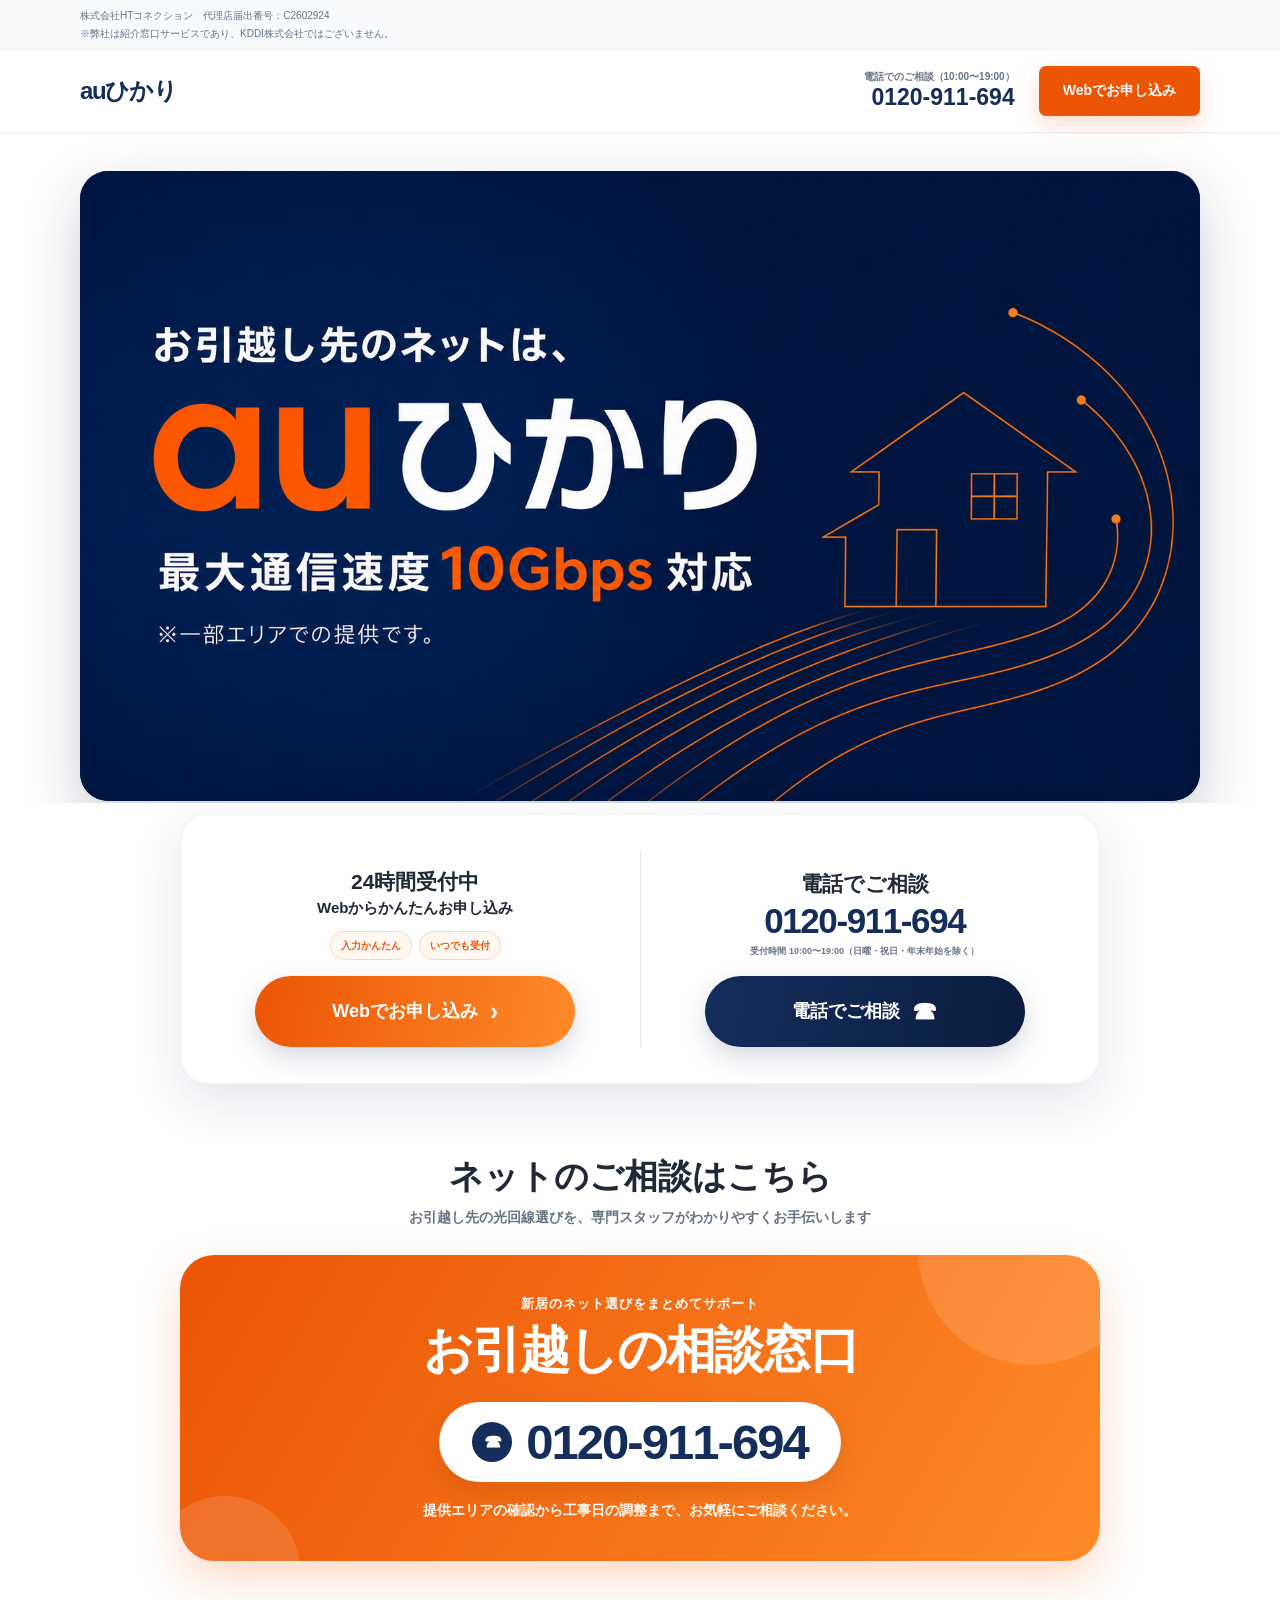
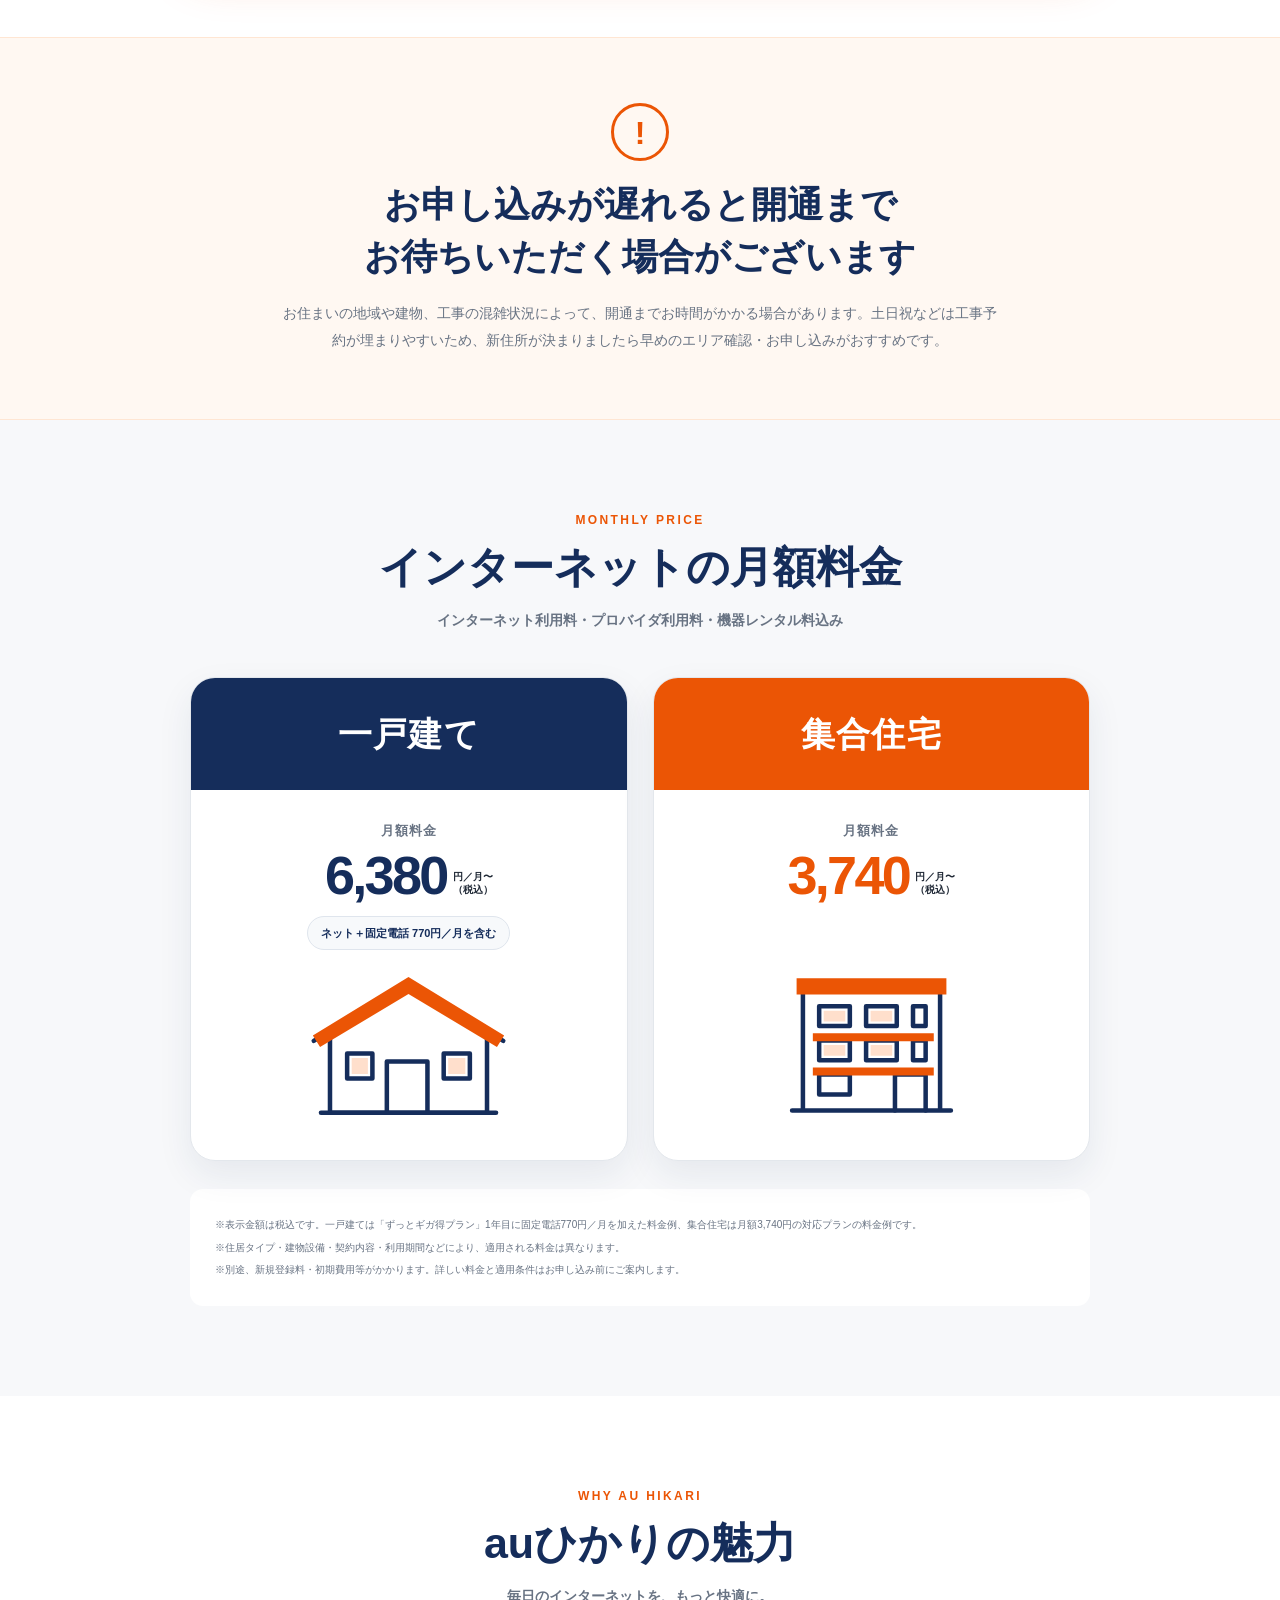
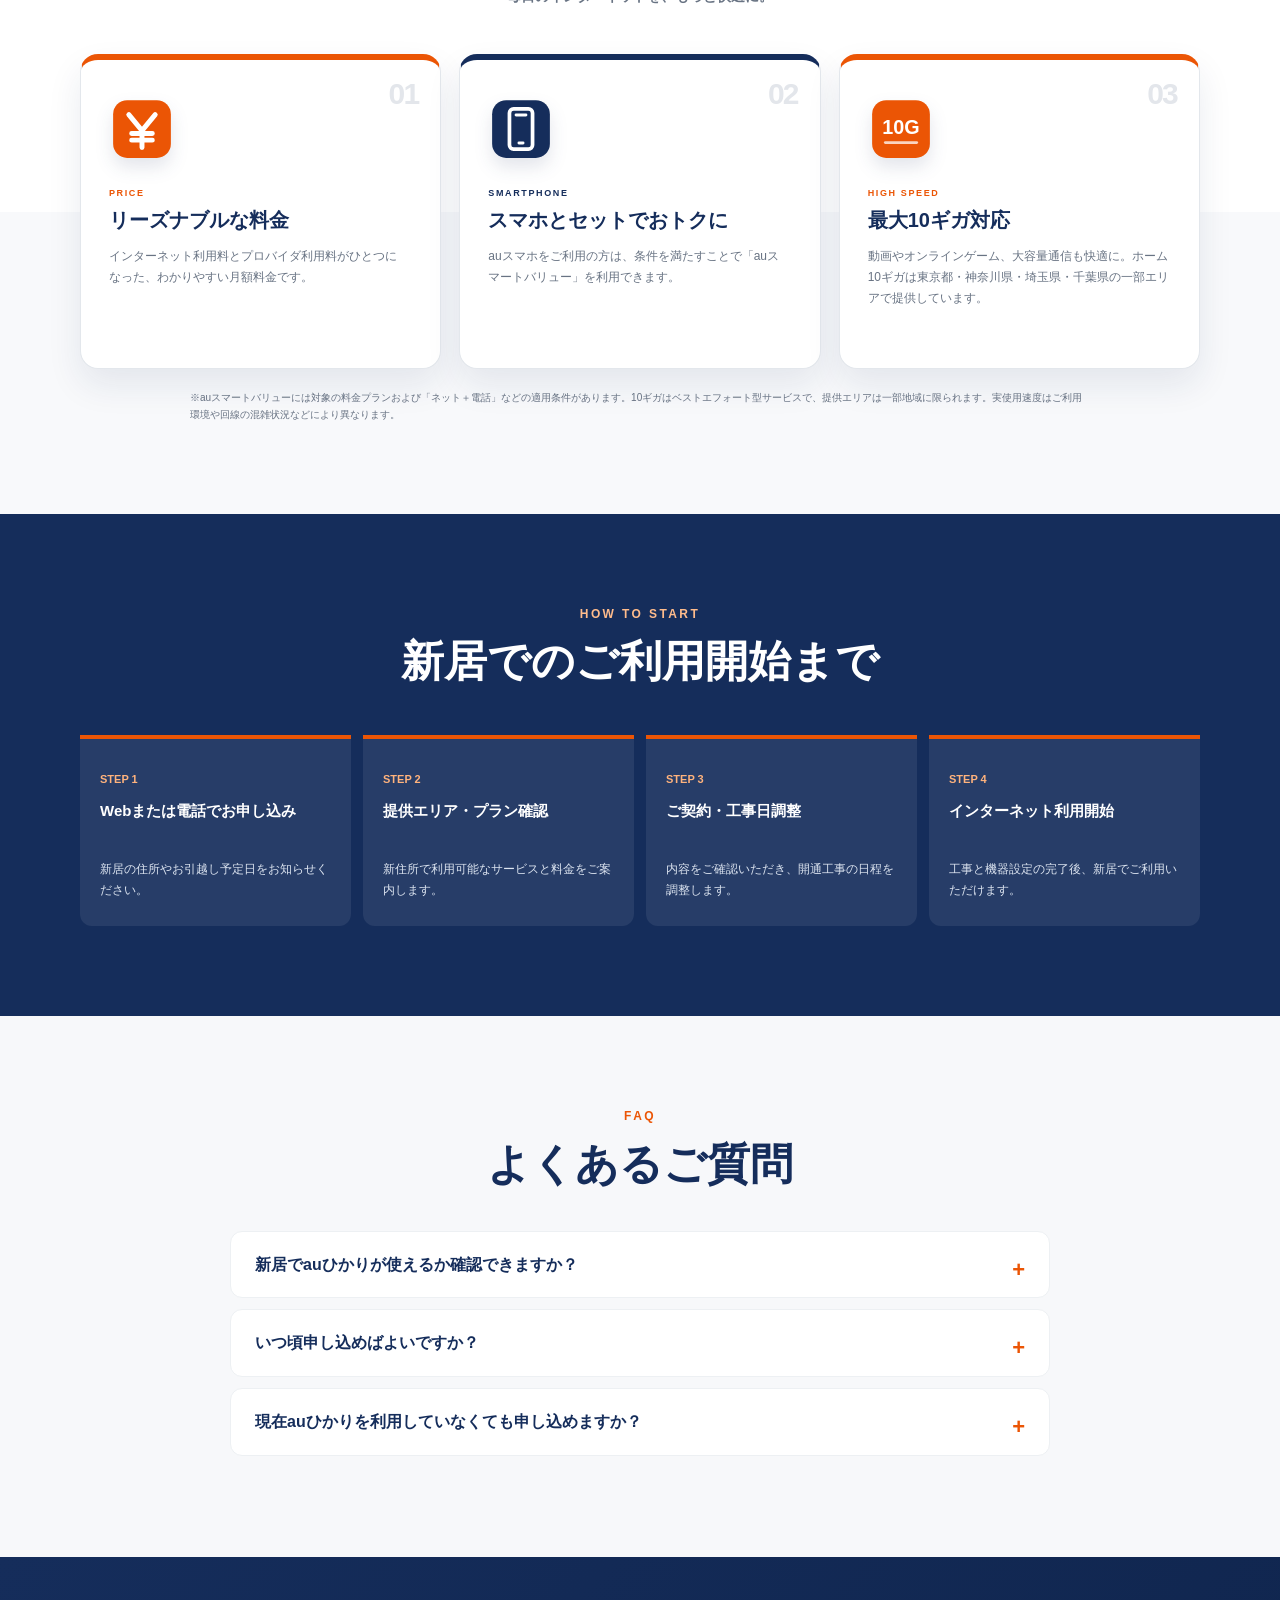
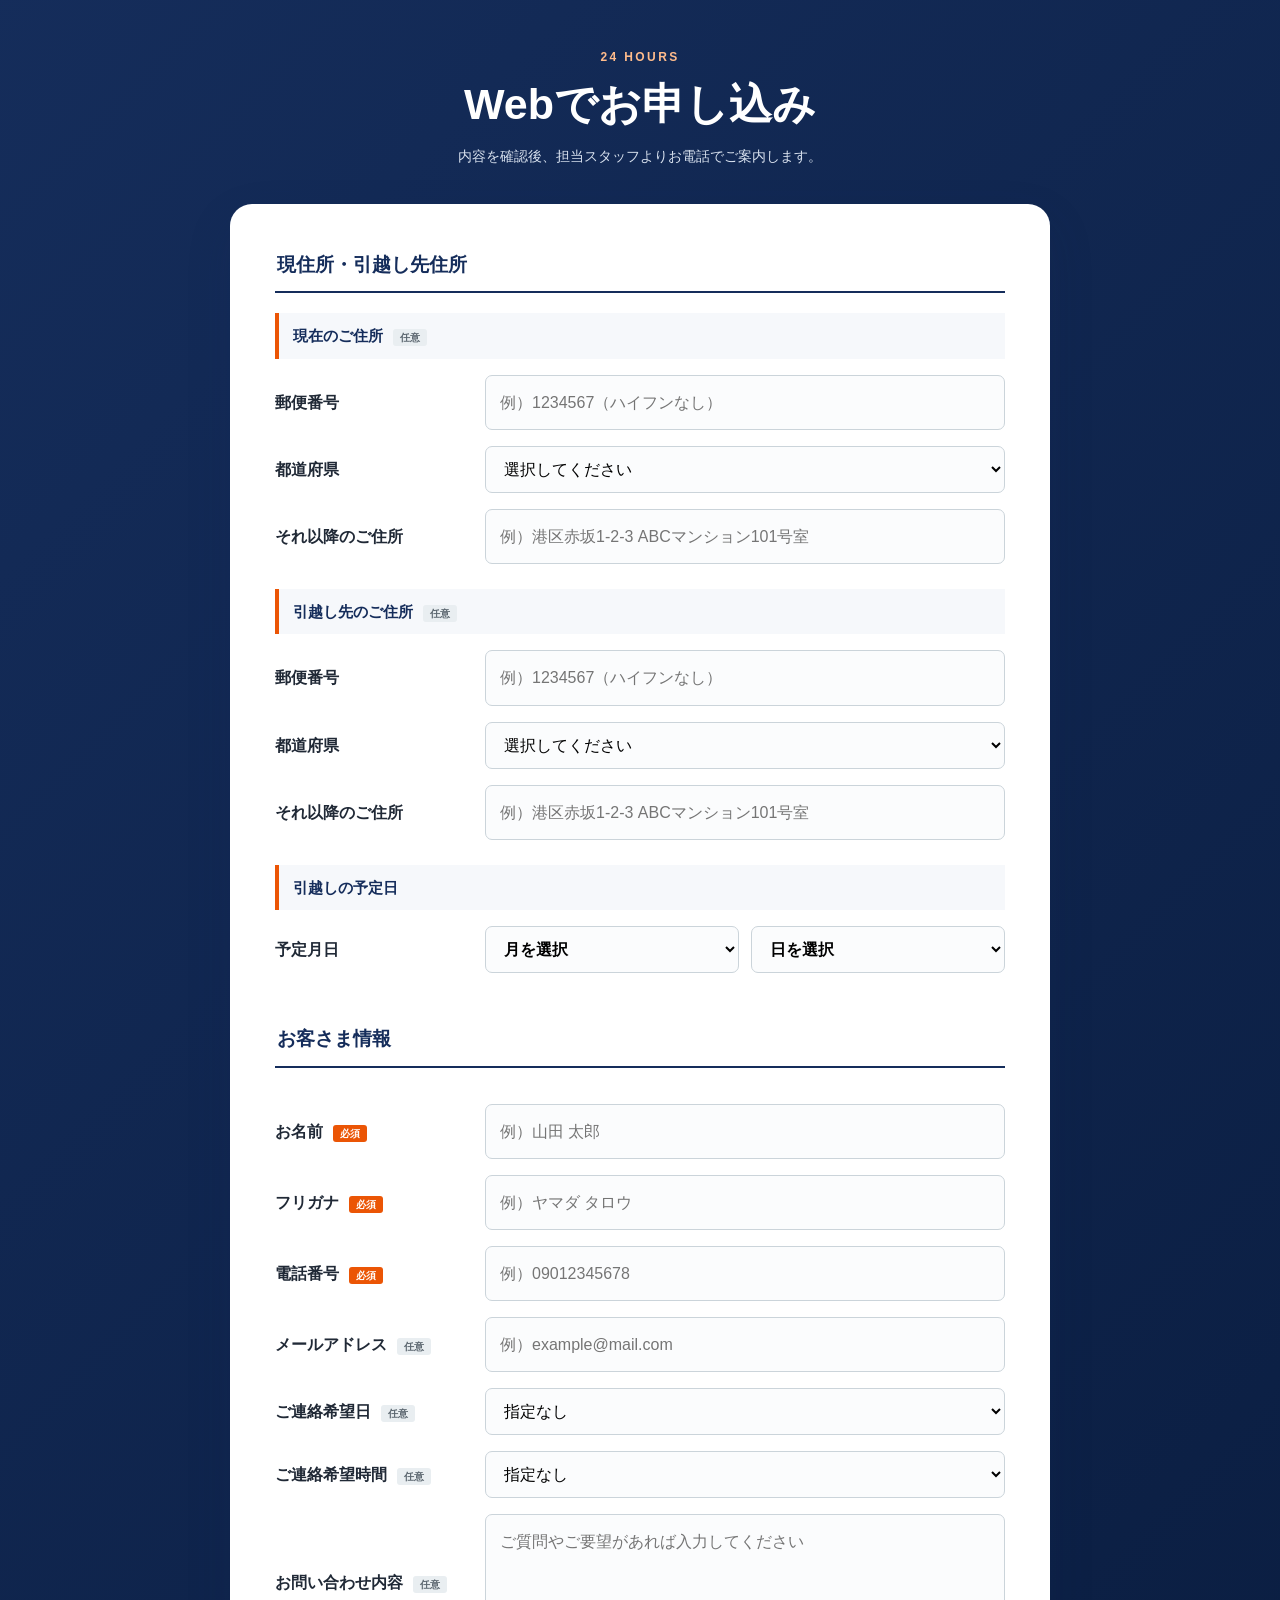
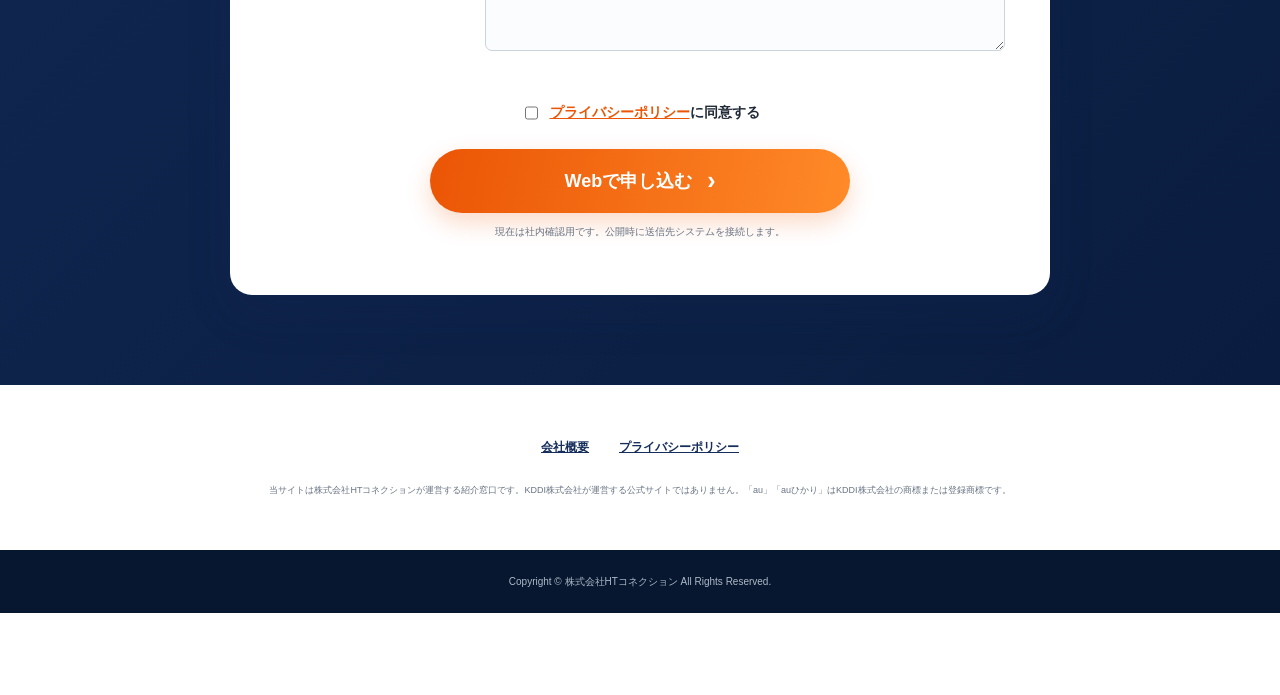
==== index.html @ 32f96a7e "Improve pattern 2 form readability" ====
<!doctype html>
<html lang="ja">
<head>
  <meta charset="utf-8">
  <meta name="viewport" content="width=device-width, initial-scale=1">
  <meta name="description" content="新居のインターネットにauひかり。提供エリアの確認から新規お申し込み、開通まで株式会社HTコネクションがご案内します。">
  <title>新居のインターネットにauひかり｜株式会社HTコネクション</title>
  <script>if (new URLSearchParams(location.search).get('pattern') === '2') document.documentElement.dataset.theme = 'pattern2';</script>
  <link rel="stylesheet" href="styles.css?v=20260730-optional-label-16">
</head>
<body class="lp-body">
  <div class="operator-bar">
    <div class="container operator-inner">
      <p>株式会社HTコネクション　代理店届出番号：C2602924</p>
      <p>※弊社は紹介窓口サービスであり、KDDI株式会社ではございません。</p>
    </div>
  </div>

  <header class="site-header">
    <div class="container header-inner">
      <a class="brand" href="#top" aria-label="auひかり ページ先頭へ">
        <span class="brand-copy">
          <strong>auひかり</strong>
        </span>
      </a>
      <div class="header-contact">
        <span>電話でのご相談（10:00〜19:00）</span>
        <a href="tel:0120911694">0120-911-694</a>
      </div>
      <a class="header-apply" href="#apply">Webでお申し込み</a>
    </div>
  </header>

  <main id="top">
    <section class="hero-new">
      <div class="container hero-banner">
        <h1 class="hero-image-heading">
          <img class="hero-pattern1" src="images/au-hikari-hero-simple-v4.png" alt="お引越し先のネットは、auひかり。最大通信速度10Gbps対応。一部エリアでの提供です。" width="1672" height="941">
          <img class="hero-pattern2" src="images/au-hikari-hero-warm-pattern2.png" alt="お引越し先のネットは、auひかり。最大通信速度10Gbps対応。一部エリアでの提供です。" width="1672" height="941">
        </h1>
      </div>
    </section>

    <section class="quick-contact" aria-label="お申し込み方法">
      <div class="container contact-choice">
        <div class="choice-item web-choice">
          <div class="choice-copy">
            <p><b>24時間受付中</b><br>Webからかんたんお申し込み</p>
            <div class="choice-points"><span>入力かんたん</span><span>いつでも受付</span></div>
          </div>
          <a class="pill-button orange" href="#apply">Webでお申し込み <span>›</span></a>
        </div>
        <div class="choice-divider" aria-hidden="true"></div>
        <div class="choice-item phone-choice">
          <div class="choice-copy"><p><b>電話でご相談</b><br><a class="choice-tel" href="tel:0120911694">0120-911-694</a><small>受付時間 10:00〜19:00（日曜・祝日・年末年始を除く）</small></p></div>
          <a class="pill-button indigo" href="tel:0120911694">電話でご相談 <span>☎</span></a>
        </div>
      </div>
    </section>

    <section class="moving-support" aria-label="お引越しの相談窓口">
      <div class="container">
        <div class="moving-support-heading">
          <h2>ネットのご相談はこちら</h2>
          <p>お引越し先の光回線選びを、専門スタッフがわかりやすくお手伝いします</p>
        </div>
        <div class="moving-support-card">
          <span class="support-bubble support-bubble-one" aria-hidden="true"></span>
          <span class="support-bubble support-bubble-two" aria-hidden="true"></span>
          <p class="support-eyebrow">新居のネット選びをまとめてサポート</p>
          <h3>お引越しの相談窓口</h3>
          <a href="tel:0120911694"><span>☎</span>0120-911-694</a>
          <p>提供エリアの確認から工事日の調整まで、お気軽にご相談ください。</p>
        </div>
      </div>
    </section>

    <section class="timing-notice">
      <div class="container narrow">
        <span class="notice-mark">!</span>
        <h2><span class="notice-heading-line">お申し込みが遅れると<strong>開通まで</strong></span><span class="notice-heading-line">お待ちいただく場合がございます</span></h2>
        <p>お住まいの地域や建物、工事の混雑状況によって、開通までお時間がかかる場合があります。土日祝などは工事予約が埋まりやすいため、新住所が決まりましたら早めのエリア確認・お申し込みがおすすめです。</p>
      </div>
    </section>

    <section class="section pricing">
      <div class="container">
        <p class="section-kicker">MONTHLY PRICE</p>
        <h2>インターネットの月額料金</h2>
        <p class="section-intro">インターネット利用料・プロバイダ利用料・機器レンタル料込み</p>
        <div class="price-grid">
          <article class="price-card">
            <div class="price-card-head"><strong>一戸建て</strong></div>
            <div class="price-card-body">
              <p class="price-caption">月額料金</p>
              <p class="price-number"><b>6,380</b><span>円／月〜<br>（税込）</span></p>
              <p class="phone-included">ネット＋固定電話 <span class="price-mobile-break"><br></span><strong>770円／月</strong>を含む</p>
              <img class="building-illustration" src="images/house-icon.svg" alt="一戸建てのイラスト" width="260" height="180">
            </div>
          </article>
          <article class="price-card featured">
            <div class="price-card-head"><strong>集合住宅</strong></div>
            <div class="price-card-body">
              <p class="price-caption">月額料金</p>
              <p class="price-number"><b>3,740</b><span>円／月〜<br>（税込）</span></p>
              <span class="price-card-spacer" aria-hidden="true"></span>
              <img class="building-illustration" src="images/mansion-icon.svg" alt="集合住宅のイラスト" width="260" height="180">
            </div>
          </article>
        </div>
        <div class="price-notes">
          <p>※表示金額は税込です。一戸建ては「ずっとギガ得プラン」1年目に固定電話770円／月を加えた料金例、集合住宅は月額3,740円の対応プランの料金例です。</p>
          <p>※住居タイプ・建物設備・契約内容・利用期間などにより、適用される料金は異なります。</p>
          <p>※別途、新規登録料・初期費用等がかかります。詳しい料金と適用条件はお申し込み前にご案内します。</p>
        </div>
      </div>
    </section>

    <section class="section benefits">
      <div class="container">
        <p class="section-kicker">WHY AU HIKARI</p>
        <h2>auひかりの魅力</h2>
        <p class="section-intro">毎日のインターネットを、もっと快適に。</p>
        <div class="benefit-grid">
          <article class="benefit-banner price-benefit"><span>01</span><img class="benefit-icon" src="images/benefit-price.svg" alt="" width="66" height="66"><div class="benefit-copy"><p class="benefit-label">PRICE</p><h3>リーズナブルな料金</h3><p>インターネット利用料とプロバイダ利用料がひとつになった、わかりやすい月額料金です。</p></div></article>
          <article class="benefit-banner phone-benefit"><span>02</span><img class="benefit-icon" src="images/benefit-smartphone.svg" alt="" width="66" height="66"><div class="benefit-copy"><p class="benefit-label">SMARTPHONE</p><h3>スマホとセットでおトクに</h3><p>auスマホをご利用の方は、条件を満たすことで「auスマートバリュー」を利用できます。</p></div></article>
          <article class="benefit-banner speed-benefit"><span>03</span><img class="benefit-icon" src="images/benefit-speed.svg" alt="" width="66" height="66"><div class="benefit-copy"><p class="benefit-label">HIGH SPEED</p><h3>最大10ギガ対応</h3><p>動画やオンラインゲーム、大容量通信も快適に。ホーム10ギガは東京都・神奈川県・埼玉県・千葉県の一部エリアで提供しています。</p></div></article>
        </div>
        <p class="speed-note">※auスマートバリューには対象の料金プランおよび「ネット＋電話」などの適用条件があります。10ギガはベストエフォート型サービスで、提供エリアは一部地域に限られます。実使用速度はご利用環境や回線の混雑状況などにより異なります。</p>
      </div>
    </section>

    <section class="section process">
      <div class="container">
        <p class="section-kicker light">HOW TO START</p>
        <h2>新居でのご利用開始まで</h2>
        <div class="process-grid">
          <article><span>STEP 1</span><b>Webまたは電話でお申し込み</b><p>新居の住所やお引越し予定日をお知らせください。</p></article>
          <article><span>STEP 2</span><b>提供エリア・プラン確認</b><p>新住所で利用可能なサービスと料金をご案内します。</p></article>
          <article><span>STEP 3</span><b>ご契約・工事日調整</b><p>内容をご確認いただき、開通工事の日程を調整します。</p></article>
          <article><span>STEP 4</span><b>インターネット利用開始</b><p>工事と機器設定の完了後、新居でご利用いただけます。</p></article>
        </div>
      </div>
    </section>

    <section class="section faq">
      <div class="container narrow">
        <p class="section-kicker">FAQ</p>
        <h2>よくあるご質問</h2>
        <details><summary>新居でauひかりが使えるか確認できますか？</summary><p>はい。新住所をもとに提供エリアと建物設備を確認します。エリア内でも建物の状況などにより提供できない場合があります。</p></details>
        <details><summary>いつ頃申し込めばよいですか？</summary><p>新住所と入居予定日が決まり次第、早めのお申し込みをおすすめします。工事の混雑状況によっては開通までお時間がかかります。</p></details>
        <details><summary>現在auひかりを利用していなくても申し込めますか？</summary><p>はい。新居でauひかりを新規契約される方のお申し込みを受け付けています。</p></details>
      </div>
    </section>

    <section class="section apply" id="apply">
      <div class="container narrow">
        <div class="apply-heading">
          <p class="section-kicker light">24 HOURS</p>
          <h2>Webでお申し込み</h2>
          <p>内容を確認後、担当スタッフよりお電話でご案内します。</p>
        </div>
        <form class="contact-form" id="contact-form" action="#" method="post">
          <fieldset>
            <legend>現住所・引越し先住所</legend>
            <p class="form-group-title">現在のご住所 <i>任意</i></p>
            <label><span>郵便番号</span><input type="text" name="current_zip" autocomplete="postal-code" inputmode="numeric" placeholder="例）1234567（ハイフンなし）"></label>
            <label><span>都道府県</span><select name="current_pref" autocomplete="address-level1"><option value="">選択してください</option><option>北海道</option><option>青森県</option><option>岩手県</option><option>宮城県</option><option>秋田県</option><option>山形県</option><option>福島県</option><option>茨城県</option><option>栃木県</option><option>群馬県</option><option>埼玉県</option><option>千葉県</option><option>東京都</option><option>神奈川県</option><option>新潟県</option><option>富山県</option><option>石川県</option><option>福井県</option><option>山梨県</option><option>長野県</option><option>岐阜県</option><option>静岡県</option><option>愛知県</option><option>三重県</option><option>滋賀県</option><option>京都府</option><option>大阪府</option><option>兵庫県</option><option>奈良県</option><option>和歌山県</option><option>鳥取県</option><option>島根県</option><option>岡山県</option><option>広島県</option><option>山口県</option><option>徳島県</option><option>香川県</option><option>愛媛県</option><option>高知県</option><option>福岡県</option><option>佐賀県</option><option>長崎県</option><option>熊本県</option><option>大分県</option><option>宮崎県</option><option>鹿児島県</option><option>沖縄県</option></select></label>
            <label><span>それ以降のご住所</span><input type="text" name="current_addr" autocomplete="street-address" placeholder="例）港区赤坂1-2-3 ABCマンション101号室"></label>

            <p class="form-group-title">引越し先のご住所 <i>任意</i></p>
            <label><span>郵便番号</span><input type="text" name="move_zip" inputmode="numeric" placeholder="例）1234567（ハイフンなし）"></label>
            <label><span>都道府県</span><select name="move_pref"><option value="">選択してください</option><option>北海道</option><option>青森県</option><option>岩手県</option><option>宮城県</option><option>秋田県</option><option>山形県</option><option>福島県</option><option>茨城県</option><option>栃木県</option><option>群馬県</option><option>埼玉県</option><option>千葉県</option><option>東京都</option><option>神奈川県</option><option>新潟県</option><option>富山県</option><option>石川県</option><option>福井県</option><option>山梨県</option><option>長野県</option><option>岐阜県</option><option>静岡県</option><option>愛知県</option><option>三重県</option><option>滋賀県</option><option>京都府</option><option>大阪府</option><option>兵庫県</option><option>奈良県</option><option>和歌山県</option><option>鳥取県</option><option>島根県</option><option>岡山県</option><option>広島県</option><option>山口県</option><option>徳島県</option><option>香川県</option><option>愛媛県</option><option>高知県</option><option>福岡県</option><option>佐賀県</option><option>長崎県</option><option>熊本県</option><option>大分県</option><option>宮崎県</option><option>鹿児島県</option><option>沖縄県</option></select></label>
            <label><span>それ以降のご住所</span><input type="text" name="move_addr" placeholder="例）港区赤坂1-2-3 ABCマンション101号室"></label>

            <p class="form-group-title">引越しの予定日</p>
            <label>
              <span>予定月日</span>
              <span class="field-inline">
                <select name="move_month"><option value="">月を選択</option><option value="未定">未定</option><option value="引越済み">引越済み</option><option value="1">1月</option><option value="2">2月</option><option value="3">3月</option><option value="4">4月</option><option value="5">5月</option><option value="6">6月</option><option value="7">7月</option><option value="8">8月</option><option value="9">9月</option><option value="10">10月</option><option value="11">11月</option><option value="12">12月</option></select>
                <select name="move_day"><option value="">日を選択</option><option>1日</option><option>2日</option><option>3日</option><option>4日</option><option>5日</option><option>6日</option><option>7日</option><option>8日</option><option>9日</option><option>10日</option><option>11日</option><option>12日</option><option>13日</option><option>14日</option><option>15日</option><option>16日</option><option>17日</option><option>18日</option><option>19日</option><option>20日</option><option>21日</option><option>22日</option><option>23日</option><option>24日</option><option>25日</option><option>26日</option><option>27日</option><option>28日</option><option>29日</option><option>30日</option><option>31日</option></select>
              </span>
            </label>
          </fieldset>
          <fieldset>
            <legend>お客さま情報</legend>
            <label><span>お名前 <i class="required">必須</i></span><input type="text" name="name" autocomplete="name" required placeholder="例）山田 太郎"></label>
            <label><span>フリガナ <i class="required">必須</i></span><input type="text" name="kana" required pattern="[ァ-ヶー\u3000 ]+" placeholder="例）ヤマダ タロウ"></label>
            <label><span>電話番号 <i class="required">必須</i></span><input type="tel" name="tel" autocomplete="tel" inputmode="tel" required pattern="[0-9-]{10,13}" placeholder="例）09012345678"></label>
            <label><span>メールアドレス <i>任意</i></span><input type="email" name="email" autocomplete="email" placeholder="例）example@mail.com"></label>
            <label>
              <span>ご連絡希望日 <i>任意</i></span>
              <select name="contact_day">
                <option value="">指定なし</option>
                <option value="月曜日">月曜日</option>
                <option value="火曜日">火曜日</option>
                <option value="水曜日">水曜日</option>
                <option value="木曜日">木曜日</option>
                <option value="金曜日">金曜日</option>
                <option value="土曜日">土曜日</option>
                <option value="日曜日">日曜日</option>
              </select>
            </label>
            <label>
              <span>ご連絡希望時間 <i>任意</i></span>
              <select name="contact_time">
                <option value="">指定なし</option>
                <option value="10:00-12:00">10:00-12:00</option>
                <option value="12:00-15:00">12:00-15:00</option>
                <option value="15:00-18:00">15:00-18:00</option>
                <option value="18:00以降">18:00以降</option>
              </select>
            </label>
            <label><span>お問い合わせ内容 <i>任意</i></span><textarea name="message" rows="4" placeholder="ご質問やご要望があれば入力してください"></textarea></label>
          </fieldset>
          <label class="privacy-check"><input type="checkbox" required><span><a href="privacy.html" target="_blank" rel="noopener noreferrer">プライバシーポリシー</a>に同意する</span></label>
          <button class="form-submit" type="submit">Webで申し込む <span>›</span></button>
          <p class="form-note">現在は社内確認用です。公開時に送信先システムを接続します。</p>
        </form>
      </div>
    </section>

    <section class="company">
      <div class="container narrow">
        <nav class="company-links" aria-label="運営者情報">
          <a href="company.html">会社概要</a>
          <a href="privacy.html">プライバシーポリシー</a>
        </nav>
        <p class="disclaimer">当サイトは株式会社HTコネクションが運営する紹介窓口です。KDDI株式会社が運営する公式サイトではありません。「au」「auひかり」はKDDI株式会社の商標または登録商標です。</p>
      </div>
    </section>
  </main>

  <footer class="site-footer"><p>Copyright © 株式会社HTコネクション All Rights Reserved.</p></footer>

  <div class="sticky-cta" aria-label="お申し込み・お問い合わせ" aria-hidden="true">
    <a class="sticky-phone" href="tel:0120911694"><small>受付 10:00〜19:00</small><b>☎ 電話でご相談</b></a>
    <a class="sticky-web" href="#apply"><small>24時間受付中</small><b>Webでお申し込み</b></a>
  </div>
  <script src="script.js?v=20260730-pattern2-orange-12"></script>
</body>
</html>
---- styles.css ----
:root {
  --orange: #eb5505;
  --orange-light: #ff8a28;
  --indigo: #152d5b;
  --indigo-dark: #0a1d40;
  --cream: #fff8f2;
  --ink: #202936;
  --muted: #687383;
  --line: #e3e7ec;
  --white: #fff;
  --shadow: 0 18px 48px rgba(21, 45, 91, .12);
}

* { box-sizing: border-box; }
html { scroll-behavior: smooth; scroll-padding-top: 24px; }
body { margin: 0; overflow-x: hidden; color: var(--ink); font-family: -apple-system, BlinkMacSystemFont, "Noto Sans JP", "Hiragino Kaku Gothic ProN", "Yu Gothic", Meiryo, sans-serif; font-kerning: normal; line-height: 1.7; }
h1, h2, h3, summary, legend { line-break: strict; text-wrap: balance; }
p, li { line-break: strict; text-wrap: pretty; }
a { color: inherit; }
.lp-body { padding-bottom: 82px; background: var(--white); }
.container { width: min(1120px, calc(100% - 40px)); margin-inline: auto; }
.narrow { width: min(820px, calc(100% - 40px)); }
.sp-only { display: none; }

.operator-bar { padding: 6px 0; border-bottom: 1px solid #eef0f3; background: #f8f9fb; color: #687383; font-size: 10px; }
.operator-inner { display: block; text-align: left; }
.operator-inner p { margin: 1px 0; }
.site-header { position: relative; z-index: 5; background: #fff; border-bottom: 1px solid var(--line); }
.header-inner { min-height: 82px; display: flex; align-items: center; gap: 24px; }
.brand { margin-right: auto; display: flex; align-items: center; gap: 11px; color: var(--indigo); text-decoration: none; line-height: 1.15; }
.brand-copy { display: block; }
.brand strong { display: block; color: var(--indigo); font-size: 24px; font-weight: 900; letter-spacing: -.055em; }
.brand small { display: block; margin-top: 3px; color: #687383; font-size: 9px; font-weight: 800; letter-spacing: .16em; }
.header-contact { display: flex; flex-direction: column; align-items: flex-end; line-height: 1.3; }
.header-contact span { color: var(--muted); font-size: 10px; font-weight: 700; }
.header-contact a { color: var(--indigo); font-size: 23px; font-weight: 900; text-decoration: none; }
.header-apply { padding: 13px 24px; color: #fff; background: var(--orange); border-radius: 7px; box-shadow: 0 8px 20px rgba(235,85,5,.2); font-size: 14px; font-weight: 900; text-decoration: none; }

.hero-new { padding: 38px 0 2px; background: #fff; }
.hero-banner { position: relative; overflow: hidden; border-radius: 28px; background: var(--indigo); box-shadow: 0 22px 55px rgba(10,29,64,.22); }
.hero-image-heading { margin: 0; aspect-ratio: 1672 / 941; line-height: 0; }
.hero-image-heading img { width: 100%; height: 100%; display: block; object-fit: cover; }
.hero-pattern2 { display: none !important; }
.hero-message { position: relative; z-index: 2; padding: 52px 6% 58px 13%; color: #fff; text-align: left; }
.hero-overline { margin: 0 0 10px; font-size: clamp(27px, 3.2vw, 44px); font-weight: 900; line-height: 1.35; letter-spacing: .02em; text-shadow: 0 4px 12px rgba(0,0,0,.24); }
.hero-message h1 { margin: 0 0 20px; color: #fff; font-size: clamp(64px, 8vw, 106px); font-weight: 900; line-height: 1.05; letter-spacing: -.07em; text-shadow: 0 6px 16px rgba(0,0,0,.3); }
.hero-au { color: #ff8a28; font-family: "Helvetica Neue", Arial, sans-serif; letter-spacing: -.1em; }
.hero-hikari { margin-left: .14em; font-size: .78em; letter-spacing: -.08em; }
.hero-speed-label { margin: 0 0 2px 19%; color: #ffb168; font-size: clamp(18px, 2.05vw, 28px); font-weight: 900; letter-spacing: .08em; text-shadow: 0 3px 8px rgba(0,0,0,.28); }
.hero-speed { margin: 0 0 0 20%; display: flex; align-items: baseline; color: #ff9a3d; font-family: "Helvetica Neue", Arial, sans-serif; font-style: italic; font-weight: 900; line-height: .95; text-shadow: 0 5px 13px rgba(0,0,0,.32); }
.hero-speed strong { font-size: clamp(82px, 10vw, 132px); letter-spacing: -.08em; }
.hero-speed b { font-size: clamp(44px, 5.8vw, 76px); letter-spacing: -.08em; }
.hero-speed span { margin-left: 18px; color: #fff; font-family: inherit; font-size: clamp(28px, 4vw, 52px); font-style: normal; letter-spacing: -.06em; }
.hero-note { margin: 8px 0 0 21%; color: rgba(255,255,255,.82); font-size: 13px; font-weight: 700; }
.hero-dot-field { width: 190px; height: 110px; position: absolute; z-index: 1; opacity: .25; background-image: radial-gradient(circle, #fff 3px, transparent 4px); background-size: 23px 23px; }
.hero-dot-field-left { top: 0; left: 0; }
.hero-dot-field-right { top: 0; right: 0; }
.hero-spark { position: absolute; z-index: 1; color: rgba(255,255,255,.9); font-size: 54px; line-height: 1; }
.hero-spark-top { top: 28px; right: 34px; }
.hero-spark-bottom { right: 52px; bottom: 30px; }
.hero-wave { width: 125%; height: 110px; position: absolute; right: -10%; bottom: -62px; border: 2px solid rgba(255,177,104,.42); border-radius: 50%; transform: rotate(2deg); box-shadow: 0 -12px 0 -10px rgba(255,255,255,.14), 0 -24px 0 -22px rgba(255,177,104,.25); }

.quick-contact { position: relative; z-index: 3; padding: 10px 0 70px; background: #fff; }
.contact-choice { max-width: 920px; padding: 36px 48px; display: grid; grid-template-columns: 1fr 1px 1fr; gap: 38px; align-items: stretch; border: 1px solid #edf0f3; border-radius: 28px; background: #fff; box-shadow: var(--shadow); }
.choice-item { display: flex; flex-direction: column; text-align: center; }
.choice-copy { min-height: 126px; display: flex; flex-direction: column; align-items: center; justify-content: center; }
.choice-item p { margin: 0; font-size: 15px; font-weight: 700; line-height: 1.45; }
.choice-item p b { font-size: 21px; }
.choice-points { margin-top: 12px; display: flex; justify-content: center; gap: 7px; }
.choice-points span { padding: 5px 10px; color: var(--orange); border: 1px solid #ffd5b8; border-radius: 999px; background: var(--cream); font-size: 10px; font-weight: 900; }
.choice-divider { background: var(--line); }
.choice-tel { display: block; margin: 3px 0 4px; color: var(--indigo); font-size: 35px; font-weight: 900; text-decoration: none; line-height: 1.1; letter-spacing: -.04em; }
.choice-item small { display: block; color: var(--muted); font-size: 9px; }
.pill-button { width: min(320px, 100%); min-height: 62px; margin: auto; padding: 14px 22px; display: flex; justify-content: center; align-items: center; gap: 12px; color: #fff; border-radius: 999px; box-shadow: 0 10px 25px rgba(21,45,91,.18); font-size: 18px; font-weight: 900; text-decoration: none; transition: .2s ease; }

.moving-support { padding: 0 0 76px; background: #fff; }
.moving-support-heading { margin-bottom: 26px; text-align: center; }
.moving-support-heading h2 { margin: 0 0 5px; color: var(--ink); font-size: clamp(25px, 3vw, 34px); line-height: 1.35; }
.moving-support-heading p { max-width: 42em; margin: 0 auto; color: var(--muted); font-size: 14px; font-weight: 700; line-height: 1.75; }
.moving-support-card { max-width: 920px; margin: auto; padding: 38px 36px; position: relative; overflow: hidden; color: #fff; border-radius: 34px; background: linear-gradient(120deg, #eb5505, #ff8a28); box-shadow: 0 18px 44px rgba(235,85,5,.22); text-align: center; }
.moving-support-card > * { position: relative; z-index: 1; }
.moving-support-card .support-eyebrow { margin: 0 0 4px; font-size: 13px; font-weight: 900; letter-spacing: .08em; }
.moving-support-card h3 { margin: 0 0 20px; font-size: clamp(32px, 4.5vw, 50px); line-height: 1.25; letter-spacing: -.04em; }
.moving-support-card a { width: fit-content; margin: auto; padding: 9px 30px; display: flex; align-items: center; gap: 14px; color: var(--indigo); border: 3px solid rgba(255,255,255,.68); border-radius: 999px; background: #fff; box-shadow: 0 9px 24px rgba(116,43,0,.18); font-size: clamp(30px, 4.5vw, 49px); font-weight: 900; line-height: 1.15; letter-spacing: -.04em; text-decoration: none; }
.moving-support-card a span { width: 40px; height: 40px; display: grid; place-items: center; color: #fff; border-radius: 50%; background: var(--indigo); font-size: 18px; }
.moving-support-card > p:last-child { margin: 17px 0 0; font-size: 14px; font-weight: 800; line-height: 1.7; }
.support-bubble { position: absolute; z-index: 0; border-radius: 50%; background: rgba(255,255,255,.12); }
.support-bubble-one { width: 230px; height: 230px; top: -120px; right: -48px; }
.support-bubble-two { width: 150px; height: 150px; bottom: -85px; left: -30px; }
.pill-button:hover, .header-apply:hover, .form-submit:hover { transform: translateY(-2px); filter: brightness(.98); }
.pill-button.orange { background: linear-gradient(100deg, var(--orange), var(--orange-light)); }
.pill-button.indigo { background: linear-gradient(100deg, var(--indigo), var(--indigo-dark)); }
.pill-button span { font-size: 25px; }

.timing-notice { padding: 65px 0; text-align: center; background: var(--cream); border-block: 1px solid #ffe6d3; }
.notice-mark { width: 58px; height: 58px; margin: 0 auto 18px; display: grid; place-items: center; color: var(--orange); border: 3px solid var(--orange); border-radius: 50%; font-size: 32px; font-weight: 900; }
.timing-notice h2 { margin: 0 0 17px; color: var(--indigo); font-size: clamp(27px, 3vw, 36px); line-height: 1.45; }
.notice-heading-line { display: block; }
.timing-notice p { max-width: 720px; margin: auto; color: var(--muted); font-size: 14px; line-height: 1.9; }

.section { padding: 90px 0; }
.section-kicker { margin: 0 0 8px; color: var(--orange); text-align: center; font-size: 12px; font-weight: 900; letter-spacing: .2em; }
.section-kicker.light { color: #ffbc8c; }
.section h2 { margin: 0 0 12px; color: var(--indigo); text-align: center; font-size: clamp(30px, 4vw, 43px); line-height: 1.35; }
.section-intro { max-width: 38em; margin: 0 auto 45px; color: var(--muted); text-align: center; font-size: 14px; font-weight: 700; line-height: 1.75; }

.pricing { background: #f7f8fa; }
.price-grid { max-width: 900px; margin: 45px auto 0; display: grid; grid-template-columns: repeat(2, 1fr); gap: 25px; }
.price-card { overflow: hidden; min-width: 0; border: 1px solid var(--line); border-radius: 25px; background: #fff; box-shadow: 0 14px 35px rgba(21,45,91,.08); }
.price-card-head { min-height: 112px; padding: 27px; display: grid; place-items: center; color: #fff; text-align: center; background: var(--indigo); }
.price-card.featured .price-card-head { background: var(--orange); }
.price-card-head strong { display: block; font-size: 34px; line-height: 1.3; letter-spacing: .04em; }
.price-card-head span { display: block; margin-top: 5px; font-size: 11px; font-weight: 800; opacity: .82; }
.price-card-body { padding: 30px; text-align: center; }
.price-caption { margin: 0 0 5px; color: var(--muted); font-size: 13px; font-weight: 900; letter-spacing: .08em; }
.price-number { margin: 0 0 22px; display: flex; justify-content: center; align-items: flex-end; color: var(--indigo); line-height: 1; }
.featured .price-number { color: var(--orange); }
.price-number small { margin: 0 7px 8px 0; color: var(--ink); font-size: 11px; font-weight: 900; }
.price-number b { font-size: 54px; letter-spacing: -.05em; }
.price-number span { margin: 0 0 6px 6px; color: var(--ink); font-size: 10px; font-weight: 900; line-height: 1.3; text-align: left; }
.phone-included { width: fit-content; margin: -8px auto 15px; padding: 7px 13px; color: var(--indigo); border: 1px solid #dfe5ed; border-radius: 999px; background: #f7f9fb; font-size: 11px; font-weight: 800; }
.price-mobile-break { display: none; }
.featured .phone-included { color: var(--orange); border-color: #ffd8bd; background: #fff8f2; }
.price-card-spacer { height: 31px; margin: -8px auto 15px; display: block; }
.phone-included strong { font-weight: 900; }
.building-illustration { width: 235px; height: 165px; margin: 2px auto 0; display: block; object-fit: contain; }
.price-card dl { margin: 0; }
.price-card dl div { padding: 10px 5px; display: flex; justify-content: space-between; border-top: 1px solid var(--line); font-size: 13px; }
.price-card dt { color: var(--muted); font-weight: 700; }
.price-card dd { margin: 0; font-weight: 900; }
.building-note { margin: 23px 0 0; padding: 16px; color: var(--muted); background: #fff7f1; border-radius: 10px; font-size: 11px; text-align: left; }
.price-notes { max-width: 900px; margin: 28px auto 0; padding: 22px 25px; color: var(--muted); border-radius: 13px; background: #fff; font-size: 10px; }
.price-notes p { margin: 5px 0; line-height: 1.75; }
.price-notes a { margin-top: 8px; display: inline-block; color: var(--indigo); font-size: 11px; font-weight: 900; }

.benefits { background: linear-gradient(180deg, #fff 0%, #fff 58%, #f8f9fb 58%, #f8f9fb 100%); }
.benefit-grid { margin-top: 42px; display: grid; grid-template-columns: repeat(3, 1fr); gap: 18px; }
.benefit-grid .benefit-banner { position: relative; overflow: hidden; min-height: 315px; padding: 36px 28px 31px; display: flex; flex-direction: column; align-items: flex-start; text-align: left; border: 1px solid var(--line); border-top: 6px solid var(--orange); border-radius: 18px; background: #fff; box-shadow: 0 16px 35px rgba(21,45,91,.09); }
.benefit-grid .phone-benefit { border-top-color: var(--indigo); }
.benefit-grid article > span { position: absolute; top: 19px; right: 22px; color: #e3e6eb; font-size: 30px; font-weight: 900; line-height: 1; letter-spacing: -.06em; }
.benefit-icon { width: 66px; height: 66px; margin: 0 0 24px; display: block; object-fit: contain; filter: drop-shadow(0 9px 9px rgba(21,45,91,.12)); }
.benefit-label { margin: 0 0 5px !important; color: var(--orange) !important; font-size: 9px !important; font-weight: 900; letter-spacing: .18em; }
.phone-benefit .benefit-label { color: var(--indigo) !important; }
.benefit-grid h3 { margin: 0 0 11px; color: var(--indigo); font-size: 20px; line-height: 1.45; }
.benefit-grid .benefit-copy > p:last-child { margin: 0; color: var(--muted); font-size: 12px; line-height: 1.75; }
.speed-note { max-width: 900px; margin: 20px auto 0; color: var(--muted); text-align: left; font-size: 10px; line-height: 1.75; }

.process { color: #fff; background: var(--indigo); }
.process h2 { color: #fff; }
.process-grid { margin-top: 45px; display: grid; grid-template-columns: repeat(4, 1fr); gap: 12px; }
.process-grid article { padding: 25px 20px; background: rgba(255,255,255,.08); border-top: 4px solid var(--orange); border-radius: 0 0 12px 12px; }
.process-grid span { color: #ffb37d; font-size: 11px; font-weight: 900; }
.process-grid b { min-height: 52px; margin: 8px 0; display: block; font-size: 15px; line-height: 1.55; }
.process-grid p { margin: 0; color: #dce4f0; font-size: 12px; line-height: 1.75; }

.faq { background: #f7f8fa; }
.faq h2 { margin-bottom: 38px; }
.faq details { margin: 11px 0; padding: 0 24px; border: 1px solid #edf0f3; border-radius: 12px; background: #fff; }
.faq summary { position: relative; padding: 20px 35px 20px 0; color: var(--indigo); cursor: pointer; list-style: none; font-weight: 900; line-height: 1.6; }
.faq summary::after { content: "+"; position: absolute; right: 0; color: var(--orange); font-size: 22px; }
.faq details[open] summary::after { content: "−"; }
.faq details p { margin: 0; padding: 0 0 22px; color: var(--muted); font-size: 13px; line-height: 1.8; }

.apply { color: #fff; background: linear-gradient(135deg, var(--indigo), var(--indigo-dark)); }
.apply-heading { text-align: center; }
.apply h2 { color: #fff; }
.apply-heading > p:last-child { margin-top: 0; color: #d9e2ef; font-size: 14px; }
.contact-form { margin-top: 35px; padding: 45px; color: var(--ink); border-radius: 22px; background: #fff; box-shadow: var(--shadow); }
fieldset { margin: 0 0 34px; padding: 0; border: 0; }
legend { width: 100%; margin-bottom: 20px; padding-bottom: 10px; color: var(--indigo); border-bottom: 2px solid var(--indigo); font-size: 19px; font-weight: 900; }
.contact-form label:not(.privacy-check) { margin: 16px 0; display: grid; grid-template-columns: 190px 1fr; align-items: center; gap: 20px; }
.contact-form label > span { font-weight: 800; }
.form-group-title { margin: 25px 0 10px; padding: 10px 14px; color: var(--indigo); border-left: 4px solid var(--orange); background: #f6f8fb; font-size: 15px; font-weight: 900; }
.form-group-title:first-of-type { margin-top: 0; }
.field-inline { display: grid; grid-template-columns: repeat(2, minmax(0, 1fr)); gap: 12px; }
.contact-form i { margin-left: 6px; padding: 3px 7px; color: #5c6770; border-radius: 3px; background: #e9eef1; font-size: 10px; font-style: normal; }
.contact-form i.required { color: #fff; background: var(--orange); }
input, textarea, select { width: 100%; padding: 13px 14px; border: 1px solid #cbd4da; border-radius: 7px; background: #fbfcfd; font: inherit; }
input:focus, textarea:focus, select:focus { outline: 3px solid rgba(235,85,5,.16); border-color: var(--orange); }
.privacy-check { display: flex; justify-content: center; gap: 9px; font-size: 14px; }
.privacy-check input { width: auto; }
.privacy-check a { color: var(--orange); }
.form-submit { width: min(420px, 100%); min-height: 64px; margin: 24px auto 0; padding: 14px; display: flex; justify-content: center; align-items: center; gap: 15px; color: #fff; border: 0; border-radius: 999px; background: linear-gradient(100deg, var(--orange), var(--orange-light)); box-shadow: 0 10px 25px rgba(235,85,5,.22); cursor: pointer; font-size: 18px; font-weight: 900; transition: .2s ease; }
.form-submit span { font-size: 25px; }
.form-note { color: var(--muted); text-align: center; font-size: 10px; }

.company { padding: 52px 0; text-align: center; background: #fff; }
.company-links { margin-bottom: 25px; display: flex; justify-content: center; gap: 30px; font-size: 12px; font-weight: 900; }
.company-links a { color: var(--indigo); }
.disclaimer { max-width: 760px; margin: auto; color: var(--muted); text-align: center; font-size: 9px; line-height: 1.8; }
.site-footer, footer { padding: 23px; color: #aeb9c7; background: #07172f; text-align: center; font-size: 10px; }
.site-footer p, footer p { margin: 0; }

.sticky-cta { display: none !important; }
.sticky-cta a { display: flex; flex-direction: column; justify-content: center; align-items: center; color: #fff; text-decoration: none; line-height: 1.35; }
.sticky-cta small { margin-bottom: 3px; font-size: 10px; font-weight: 700; letter-spacing: .05em; opacity: .82; }
.sticky-cta b { font-size: 17px; }
.sticky-phone { background: linear-gradient(120deg, var(--indigo), var(--indigo-dark)); }
.sticky-web { background: linear-gradient(120deg, var(--orange), var(--orange-light)); }

/* Standalone company and privacy pages */
.subpage { min-height: 100vh; padding: 0; background: #f5f7f9; }
.subpage-header { background: #fff; border-bottom: 1px solid var(--line); }
.subpage-header .header-inner { min-height: 76px; }
.back-link { color: var(--indigo); font-size: 13px; font-weight: 800; text-decoration: none; }
.document-main { padding: 70px 0 90px; }
.document-card { padding: 55px 60px; border-radius: 18px; background: #fff; box-shadow: var(--shadow); }
.document-card h1 { margin: 0 0 40px; color: var(--indigo); font-size: clamp(30px,4vw,42px); line-height: 1.35; }
.document-card h2 { margin: 38px 0 12px; padding-bottom: 8px; color: var(--indigo); border-bottom: 2px solid var(--line); font-size: 20px; }
.document-card p, .document-card li { font-size: 14px; }
.document-card table { width: 100%; border-collapse: collapse; font-size: 14px; }
.document-card th, .document-card td { padding: 15px; border-top: 1px solid var(--line); text-align: left; vertical-align: top; }
.document-card th { width: 190px; color: var(--indigo); background: #f7f9fa; }
.document-card ol, .document-card ul { padding-left: 1.5em; }
.contact-box { margin-top: 22px; padding: 22px; border-radius: 10px; background: #f7f9fa; }
.contact-box p { margin: 4px 0; }

/* Thank-you page */
.thanks-page { display: flex; flex-direction: column; background: #f5f7f9; }
.thanks-main { min-height: calc(100vh - 178px); padding: 64px 0 80px; display: grid; align-items: center; }
.thanks-card { padding: 54px 60px; border-radius: 24px; background: #fff; box-shadow: var(--shadow); text-align: center; }
.thanks-check { width: 70px; height: 70px; margin: 0 auto 18px; display: grid; place-items: center; color: #fff; border-radius: 50%; background: var(--orange); box-shadow: 0 10px 24px rgba(235,85,5,.22); font-size: 36px; font-weight: 900; line-height: 1; }
.thanks-kicker { margin: 0 0 7px; color: var(--orange); font-size: 10px; font-weight: 900; letter-spacing: .18em; }
.thanks-card h1 { margin: 0 0 18px; color: var(--indigo); font-size: clamp(30px, 4vw, 42px); line-height: 1.4; letter-spacing: -.025em; }
.thanks-lead { margin: 0; color: var(--muted); font-size: 15px; line-height: 1.9; }
.callback-box { max-width: 610px; margin: 34px auto 24px; padding: 25px 24px 23px; border: 2px solid #ffd4b8; border-radius: 18px; background: var(--cream); }
.callback-label { margin: 0 0 7px; color: var(--ink); font-size: 15px; font-weight: 900; }
.callback-box a { display: inline-block; color: var(--orange); font-size: clamp(34px, 6vw, 50px); font-weight: 900; line-height: 1.2; letter-spacing: -.045em; text-decoration: none; }
.callback-note { margin: 8px 0 0; color: var(--muted); font-size: 12px; }
.thanks-notes { color: var(--muted); font-size: 11px; line-height: 1.75; }
.thanks-notes p { margin: 4px 0; }
.temporary-number-note { color: #8a5b3f; }
.thanks-home { width: min(320px, 100%); min-height: 56px; margin: 30px auto 0; padding: 13px 22px; display: flex; justify-content: center; align-items: center; color: #fff; border-radius: 999px; background: var(--indigo); box-shadow: 0 9px 22px rgba(21,45,91,.18); font-size: 15px; font-weight: 900; text-decoration: none; }

@media (max-width: 800px) {
  html, body { width: 100%; max-width: 100%; overflow-x: hidden; }
  .lp-body { padding-bottom: calc(86px + env(safe-area-inset-bottom)); -webkit-font-smoothing: antialiased; }
  main, main > section { width: 100%; max-width: 100%; overflow-x: clip; }
  .container, .narrow { width: calc(100% - 28px); max-width: 1120px; }
  .sp-only { display: block; }
  .operator-bar { padding: 5px 0; font-size: 8px; }
  .operator-inner { text-align: left; line-height: 1.45; }
  .operator-inner p { margin: 1px 0; }
  .operator-inner p { overflow-wrap: anywhere; }
  .header-inner { min-height: 64px; }
  .brand { gap: 9px; }
  .brand strong { font-size: 21px; }
  .brand small { margin-top: 3px; font-size: 8px; }
  .header-contact, .header-apply { display: none; }
  .hero-new { padding: 10px 0 2px; }
  .hero-banner { width: 100%; min-height: 0; border-radius: 0; box-shadow: none; }
  .hero-banner::before { width: 230px; height: 230px; right: -90px; top: 62px; }
  .hero-message { padding: 34px 5% 40px 9%; text-align: left; }
  .hero-overline { margin-bottom: 8px; font-size: clamp(21px, 6.5vw, 28px); }
  .hero-message h1 { margin: 0 0 18px; font-size: clamp(52px, 16.5vw, 70px); }
  .hero-speed-label { margin: 0 0 3px 7%; font-size: clamp(14px, 4.5vw, 19px); }
  .hero-speed { margin-left: 4%; }
  .hero-speed strong { font-size: clamp(65px, 22vw, 90px); }
  .hero-speed b { font-size: clamp(34px, 11vw, 46px); }
  .hero-speed span { margin-left: 9px; font-size: clamp(23px, 7.3vw, 31px); }
  .hero-note { margin: 8px 0 0 8%; font-size: 10px; }
  .hero-dot-field { width: 100px; height: 80px; background-size: 17px 17px; }
  .hero-dot-field-right { display: none; }
  .hero-spark { font-size: 34px; }
  .hero-spark-top { top: 18px; right: 15px; }
  .hero-spark-bottom { right: 18px; bottom: 20px; }
  .hero-wave { height: 70px; bottom: -48px; }
  .quick-contact { padding: 8px 0 58px; }
  .moving-support { padding-bottom: 58px; }
  .moving-support-heading { margin-bottom: 20px; }
  .moving-support-heading p { max-width: 25em; font-size: 12px; line-height: 1.75; }
  .moving-support-card { padding: 30px 15px; border-radius: 24px; }
  .moving-support-card .support-eyebrow { margin-bottom: 6px; font-size: 10px; letter-spacing: .04em; }
  .moving-support-card h3 { margin-bottom: 16px; font-size: 29px; line-height: 1.35; letter-spacing: -.02em; }
  .moving-support-card a { padding: 9px 15px; gap: 8px; border-width: 2px; font-size: clamp(25px, 8.2vw, 36px); }
  .moving-support-card a span { width: 32px; height: 32px; font-size: 14px; }
  .moving-support-card > p:last-child { max-width: 26em; margin: 15px auto 0; font-size: 11px; line-height: 1.75; }
  .hero-message h1 > span { margin-bottom: 4px; font-size: .55em; line-height: 1.35; }
  .hero-message h1 em { justify-content: center; }
  .hero-message .au-word { margin-right: .14em; }
  .hero-lead { margin-bottom: 11px; font-size: 13px; line-height: 1.45; }
  .hero-points { margin-bottom: 14px; justify-content: center; gap: 5px; }
  .hero-points li { padding: 4px 7px; font-size: 8px; }
  .hero-cta { min-height: 57px; margin-inline: auto; }
  .hero-cta b { font-size: 16px; }
  .quick-contact { padding: 12px 0 48px; }
  .contact-choice { padding: 28px 18px; grid-template-columns: 1fr; gap: 27px; border-radius: 20px; box-shadow: 0 14px 34px rgba(21,45,91,.1); }
  .phone-choice { order: 1; }
  .choice-divider { order: 2; }
  .web-choice { order: 3; }
  .choice-item, .choice-copy, .choice-item p, .choice-points, .pill-button { min-width: 0; max-width: 100%; }
  .pill-button { width: 100%; }
  .choice-points { flex-wrap: wrap; }
  .choice-divider { width: 100%; height: 1px; }
  .choice-copy { min-height: auto; margin-bottom: 18px; }
  .choice-tel { font-size: 32px; }
  .timing-notice { padding: 50px 0; }
  .timing-notice h2 { margin-bottom: 18px; font-size: clamp(20px, 5.9vw, 24px); line-height: 1.55; letter-spacing: -.035em; }
  .notice-heading-line { white-space: nowrap; }
  .timing-notice p { font-size: 13px; line-height: 1.85; text-align: left; }
  .section { padding: 64px 0; }
  .section-kicker { margin-bottom: 7px; font-size: 10px; letter-spacing: .16em; }
  .section h2 { margin-bottom: 11px; font-size: 28px; line-height: 1.4; letter-spacing: -.02em; }
  .section-intro { max-width: 24em; margin-bottom: 34px; font-size: 13px; line-height: 1.7; }
  .pricing .section-intro { max-width: 24em; font-size: 12px; letter-spacing: 0; }
  .benefit-grid, .process-grid { min-width: 0; grid-template-columns: minmax(0, 1fr); }
  .price-grid { width: 100%; margin-top: 28px; grid-template-columns: repeat(2, minmax(0, 1fr)); gap: 9px; }
  .price-card, .benefit-banner { min-width: 0; }
  .price-card { display: grid; grid-template-rows: auto 1fr; border-radius: 15px; box-shadow: 0 9px 24px rgba(21,45,91,.1); }
  .price-card-head { min-height: 58px; padding: 12px 5px; }
  .price-card-head strong { font-size: clamp(17px, 5.1vw, 22px); }
  .price-card-body { padding: 17px 6px 14px; display: grid; grid-template-rows: auto auto auto 68px; align-content: start; }
  .price-caption { margin-bottom: 3px; font-size: 10px; }
  .price-number b { font-size: clamp(27px, 8.4vw, 36px); }
  .price-number { width: 100%; max-width: 100%; margin-bottom: 15px; flex-wrap: nowrap; align-items: flex-end; }
  .price-number b, .price-number span { flex-shrink: 0; }
  .price-number span { margin: 0 0 3px 3px; font-size: 8px; line-height: 1.25; }
  .phone-included { width: calc(100% - 4px); min-height: 49px; margin: 0 auto 7px; padding: 6px 3px; display: grid; place-content: center; border-radius: 9px; font-size: 9px; line-height: 1.45; }
  .price-card-spacer { width: 100%; height: auto; min-height: 49px; margin: 0 auto 7px; }
  .price-mobile-break { display: inline; }
  .building-illustration { width: 100%; height: 68px; margin-top: 0; }
  .price-notes { padding: 16px; font-size: 10px; }
  .benefit-grid { gap: 14px; }
  .benefit-grid .benefit-banner { min-height: 0; padding: 28px 22px; display: grid; grid-template-columns: 58px 1fr; column-gap: 18px; align-items: start; border-radius: 16px; }
  .benefit-grid article > span { top: 16px; right: 18px; font-size: 24px; }
  .benefit-icon { width: 58px; height: 58px; margin: 0; grid-row: 1 / 2; border-radius: 15px; font-size: 27px; }
  .benefit-copy { grid-column: 2; }
  .benefit-grid h3 { margin-bottom: 8px; padding-right: 28px; font-size: 18px; line-height: 1.5; }
  .benefit-grid .benefit-copy > p:last-child { font-size: 12px; line-height: 1.75; }
  .speed-note { margin-top: 16px; font-size: 9px; line-height: 1.75; }
  .process-grid article { padding: 22px; }
  .process-grid b { min-height: auto; margin-block: 7px 6px; line-height: 1.5; }
  .process-grid p { line-height: 1.75; }
  .contact-form { padding: 28px 17px; border-radius: 17px; }
  .contact-form, .contact-form fieldset, .contact-form label { min-width: 0; max-width: 100%; }
  .contact-form label:not(.privacy-check) { grid-template-columns: 1fr; gap: 5px; }
  .form-group-title { margin-top: 25px; }
  .field-inline { grid-template-columns: 1fr; gap: 9px; }
  input, textarea, select { min-height: 50px; font-size: 16px; }
  textarea { min-height: 120px; }
  .privacy-check { align-items: flex-start; justify-content: flex-start; }
  .privacy-check input { width: 20px; height: 20px; margin-top: 3px; flex: 0 0 auto; }
  .company-links { flex-direction: column; gap: 8px; }
  .disclaimer { font-size: 9px; line-height: 1.8; text-align: left; }
  .sticky-cta { position: fixed; z-index: 50; right: 8px; bottom: calc(8px + env(safe-area-inset-bottom)); left: 8px; width: auto; max-width: none; height: 68px; display: grid !important; grid-template-columns: minmax(0, 1fr) minmax(0, 1fr); overflow: hidden; visibility: hidden; border: 2px solid rgba(255,255,255,.92); border-radius: 15px; background: var(--indigo-dark); box-shadow: 0 8px 28px rgba(7,23,47,.32); opacity: 0; transform: translateY(100%); pointer-events: none; transition: opacity .25s ease, transform .25s ease, visibility 0s linear .25s; }
  .sticky-cta.is-visible { visibility: visible; opacity: 1; transform: translateY(0); pointer-events: auto; transition-delay: 0s; }
  .sticky-cta a { min-width: 0; }
  .sticky-cta small { font-size: 8px; }
  .sticky-cta b { white-space: nowrap; font-size: 13px; }
  .subpage { padding-bottom: 0; }
  .document-main { padding: 35px 0 55px; }
  .document-card { padding: 30px 20px; border-radius: 12px; }
  .document-card h1 { margin-bottom: 28px; }
  .document-card table, .document-card tbody, .document-card tr, .document-card th, .document-card td { display: block; }
  .document-card th { width: 100%; padding: 10px 12px; }
  .document-card td { padding: 12px; }
  .thanks-main { min-height: calc(100vh - 150px); padding: 36px 0 48px; }
  .thanks-card { padding: 38px 18px 34px; border-radius: 18px; }
  .thanks-check { width: 60px; height: 60px; margin-bottom: 16px; font-size: 30px; }
  .thanks-card h1 { margin-bottom: 14px; font-size: 28px; line-height: 1.45; }
  .thanks-lead { font-size: 13px; line-height: 1.8; }
  .callback-box { margin: 28px auto 21px; padding: 21px 10px 19px; border-radius: 14px; }
  .callback-label { font-size: 13px; }
  .callback-box a { font-size: clamp(31px, 9.2vw, 39px); }
  .callback-note { font-size: 11px; }
  .thanks-notes { font-size: 10px; }
}

@media (max-width: 360px) {
  .container, .narrow { width: calc(100% - 20px); }
  .operator-bar { font-size: 7px; }
  .brand strong { font-size: 19px; }
  .hero-message { padding-right: 4%; padding-left: 8%; }
  .hero-overline { font-size: 21px; }
  .hero-message h1 { font-size: 54px; }
  .hero-speed strong { font-size: 70px; }
  .hero-speed b { font-size: 36px; }
  .hero-speed span { font-size: 24px; }
  .contact-choice { padding-inline: 14px; }
  .choice-tel { font-size: 27px; }
  .pill-button { min-height: 58px; padding-inline: 12px; font-size: 16px; }
  .timing-notice h2, .section h2 { font-size: 25px; }
  .price-card-head strong { font-size: 17px; }
  .price-card-body { padding-inline: 4px; }
  .price-number b { font-size: 26px; }
  .price-number span { margin-left: 2px; font-size: 7px; }
  .phone-included { font-size: 8px; }
  .building-illustration { width: 100%; }
  .benefit-grid .benefit-banner { padding-inline: 18px; grid-template-columns: 52px minmax(0,1fr); column-gap: 14px; }
  .benefit-icon { width: 52px; height: 52px; }
  .benefit-grid h3 { font-size: 17px; }
  .contact-form { padding-inline: 14px; }
  .sticky-cta small { display: none; }
  .sticky-cta b { font-size: 11px; }
}

/* Pattern 2: white and orange only */
html[data-theme="pattern2"] {
  --orange: #f36a21;
  --orange-light: #ff944d;
  --indigo: #e8560b;
  --indigo-dark: #c94100;
  --cream: #fff6ef;
  --ink: #b83a00;
  --muted: #cc622b;
  --line: #ffd6bf;
  --shadow: 0 18px 48px rgba(218, 77, 0, .16);
  background: #fffaf6;
}
html[data-theme="pattern2"] .lp-body { background: #fffaf6; }
html[data-theme="pattern2"] .operator-bar { color: #fff; border-bottom-color: rgba(255,255,255,.22); background: #e8560b; }
html[data-theme="pattern2"] .site-header { border-bottom: 4px solid var(--orange); box-shadow: 0 8px 22px rgba(218,77,0,.15); }
html[data-theme="pattern2"] .brand strong { color: var(--indigo-dark); }
html[data-theme="pattern2"] .header-apply { background: linear-gradient(110deg, var(--orange), var(--orange-light)); }
html[data-theme="pattern2"] .hero-pattern1 { display: none; }
html[data-theme="pattern2"] .hero-pattern2 { display: block !important; }
html[data-theme="pattern2"] .hero-new { padding-bottom: 28px; background: #fffaf6; }
html[data-theme="pattern2"] .hero-banner { border: 2px solid #ffe0cc; background: #fff8ef; box-shadow: 0 24px 58px rgba(218,77,0,.14); }
html[data-theme="pattern2"] .quick-contact { padding-top: 0; background: #fffaf6; }
html[data-theme="pattern2"] .contact-choice { border: 1px solid #ffe0cc; border-top: 6px solid var(--orange); box-shadow: 0 22px 52px rgba(218,77,0,.13); }
html[data-theme="pattern2"] .moving-support { background: #fffaf6; }
html[data-theme="pattern2"] .moving-support-heading h2 { color: var(--ink); }
html[data-theme="pattern2"] .moving-support-heading p { color: var(--muted); }
html[data-theme="pattern2"] .moving-support-card { border: 2px solid rgba(255,255,255,.36); background: linear-gradient(120deg, #e95008, var(--orange-light)); box-shadow: 0 20px 48px rgba(0,0,0,.24); }
html[data-theme="pattern2"] .timing-notice { border-block: 0; background: #fff; }
html[data-theme="pattern2"] .pricing { background: #fff0e5; }
html[data-theme="pattern2"] .pricing h2 { color: var(--ink); }
html[data-theme="pattern2"] .pricing .section-intro { color: var(--muted); }
html[data-theme="pattern2"] .price-card { border-color: #ffd8c2; box-shadow: 0 18px 42px rgba(218,77,0,.13); }
html[data-theme="pattern2"] .price-card-head { background: var(--indigo-dark); }
html[data-theme="pattern2"] .price-card.featured .price-card-head { background: var(--orange); }
html[data-theme="pattern2"] .building-illustration,
html[data-theme="pattern2"] .phone-benefit .benefit-icon { filter: sepia(1) saturate(5) hue-rotate(338deg) brightness(1.02); }
html[data-theme="pattern2"] .benefits { background: linear-gradient(180deg, #fff 0%, #fff 55%, #fff6ef 55%, #fff6ef 100%); }
html[data-theme="pattern2"] .benefit-grid .benefit-banner { border-top-width: 5px; box-shadow: 0 14px 32px rgba(218,77,0,.09); }
html[data-theme="pattern2"] .benefit-grid article > span { color: #ffe0cc; }
html[data-theme="pattern2"] .process { background: #e8560b; }
html[data-theme="pattern2"] .process-grid article { border: 1px solid rgba(255,255,255,.13); border-top: 4px solid var(--orange); background: rgba(255,255,255,.07); }
html[data-theme="pattern2"] .process-grid p { color: #fff; }
html[data-theme="pattern2"] .faq { background: #fff6ef; }
html[data-theme="pattern2"] .faq h2 { color: var(--ink); }
html[data-theme="pattern2"] .faq details { border-color: #ffdcc7; box-shadow: 0 8px 22px rgba(218,77,0,.08); }
html[data-theme="pattern2"] .apply { background: linear-gradient(140deg, #dc4d08, var(--orange-light)); }
html[data-theme="pattern2"] .apply .section-kicker { color: #fff3eb; }
html[data-theme="pattern2"] .apply-heading > p:last-child { color: #fff; }
html[data-theme="pattern2"] .contact-form { box-shadow: 0 24px 58px rgba(71,25,0,.24); }
html[data-theme="pattern2"] input,
html[data-theme="pattern2"] textarea,
html[data-theme="pattern2"] select { color: #333; border-color: #cfd4d8; background: #fff; }
html[data-theme="pattern2"] input::placeholder,
html[data-theme="pattern2"] textarea::placeholder { color: #8a8f95; }
html[data-theme="pattern2"] .contact-form label > span { color: #333; }
html[data-theme="pattern2"] .company { color: #fff; background: #e8560b; }
html[data-theme="pattern2"] .company-links a { color: #fff; }
html[data-theme="pattern2"] .disclaimer { color: #fff4ed; }
html[data-theme="pattern2"] .site-footer { color: #fff; border-top: 1px solid rgba(255,255,255,.18); background: #c94100; }
html[data-theme="pattern2"] .sticky-phone { color: #c94100; background: #fff; }
html[data-theme="pattern2"] .sticky-web { background: linear-gradient(120deg, var(--orange), var(--orange-light)); }
html[data-theme="pattern2"] .thanks-page { background: #fff6ef; }
html[data-theme="pattern2"] .thanks-card { border-top: 6px solid var(--orange); }

@media (max-width: 800px) {
  html[data-theme="pattern2"] .hero-new { padding-bottom: 14px; }
  html[data-theme="pattern2"] .contact-choice { border-top-width: 5px; }
  html[data-theme="pattern2"] .moving-support { padding-top: 8px; }
  html[data-theme="pattern2"] .pricing .price-notes { color: #5f6d7c; }
}

@media (prefers-reduced-motion: reduce) {
  html { scroll-behavior: auto; }
  .pill-button, .header-apply, .form-submit, .sticky-cta { transition: none; }
}
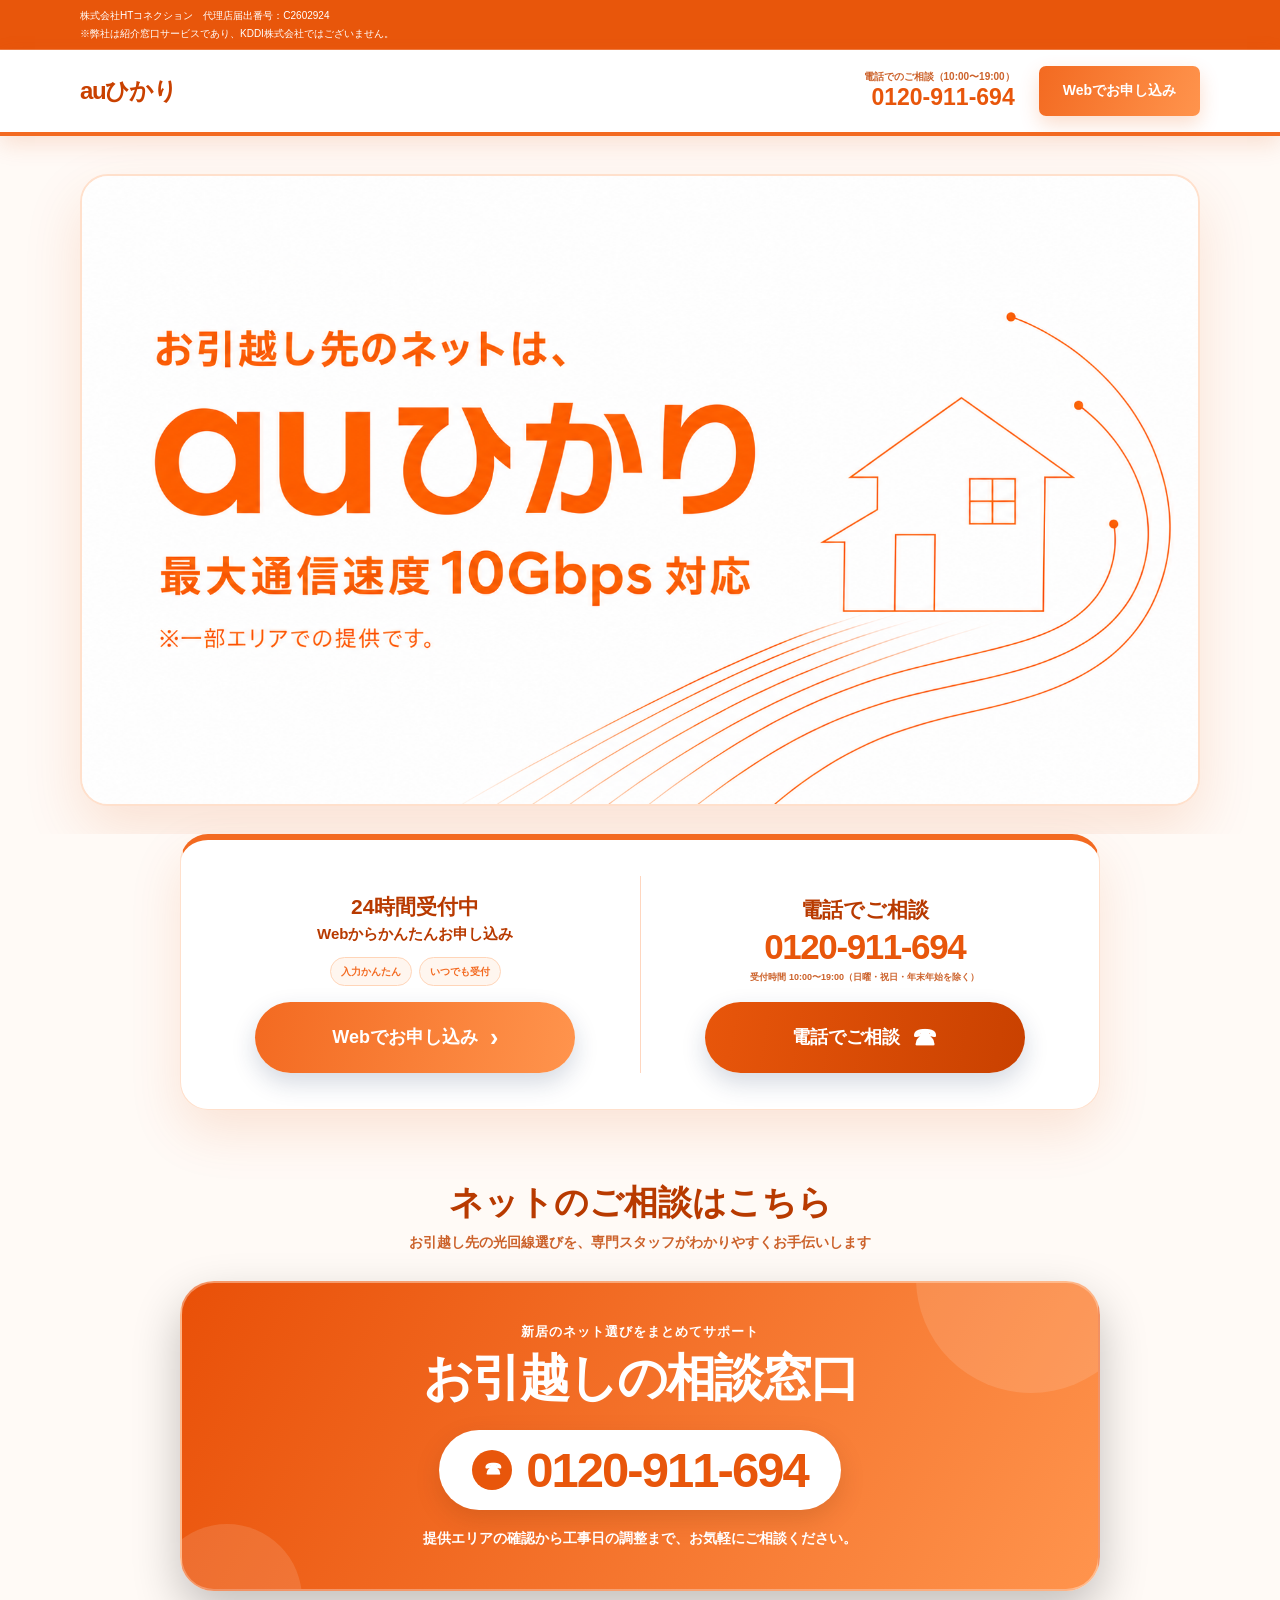
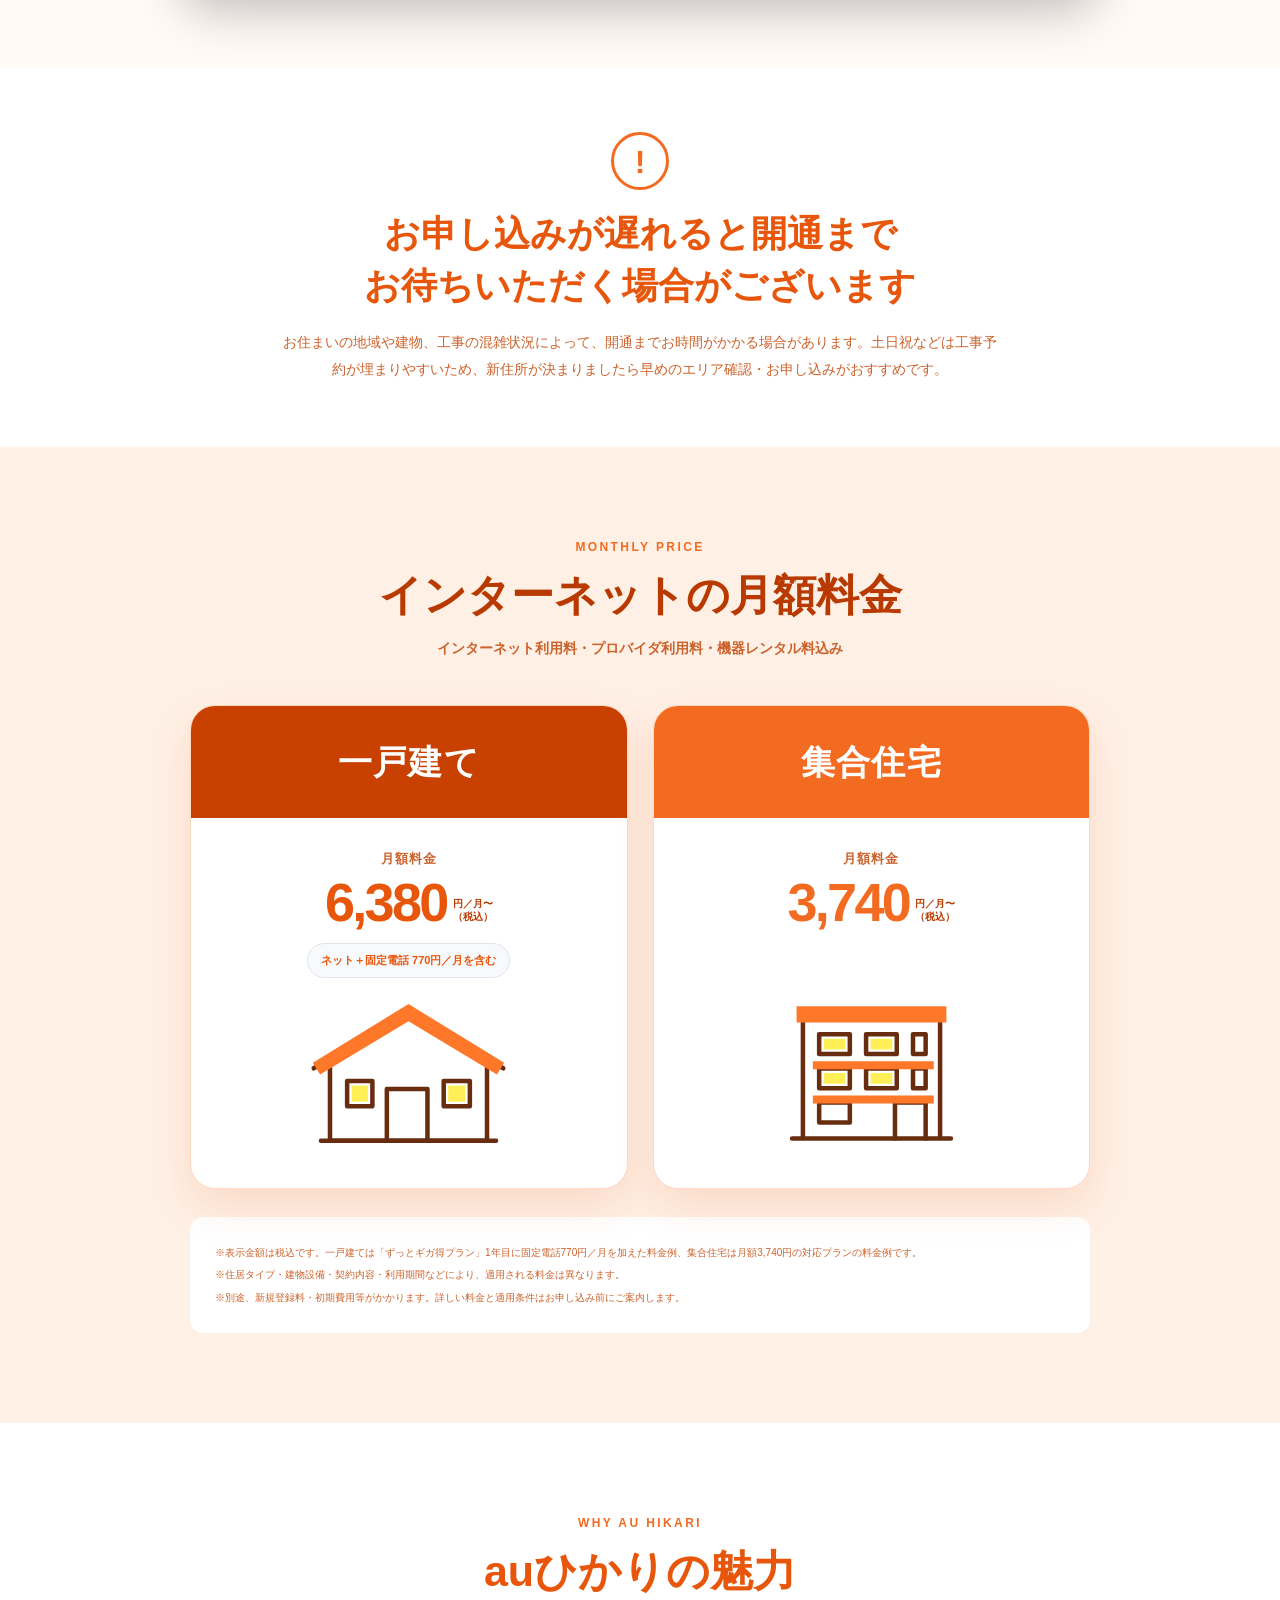
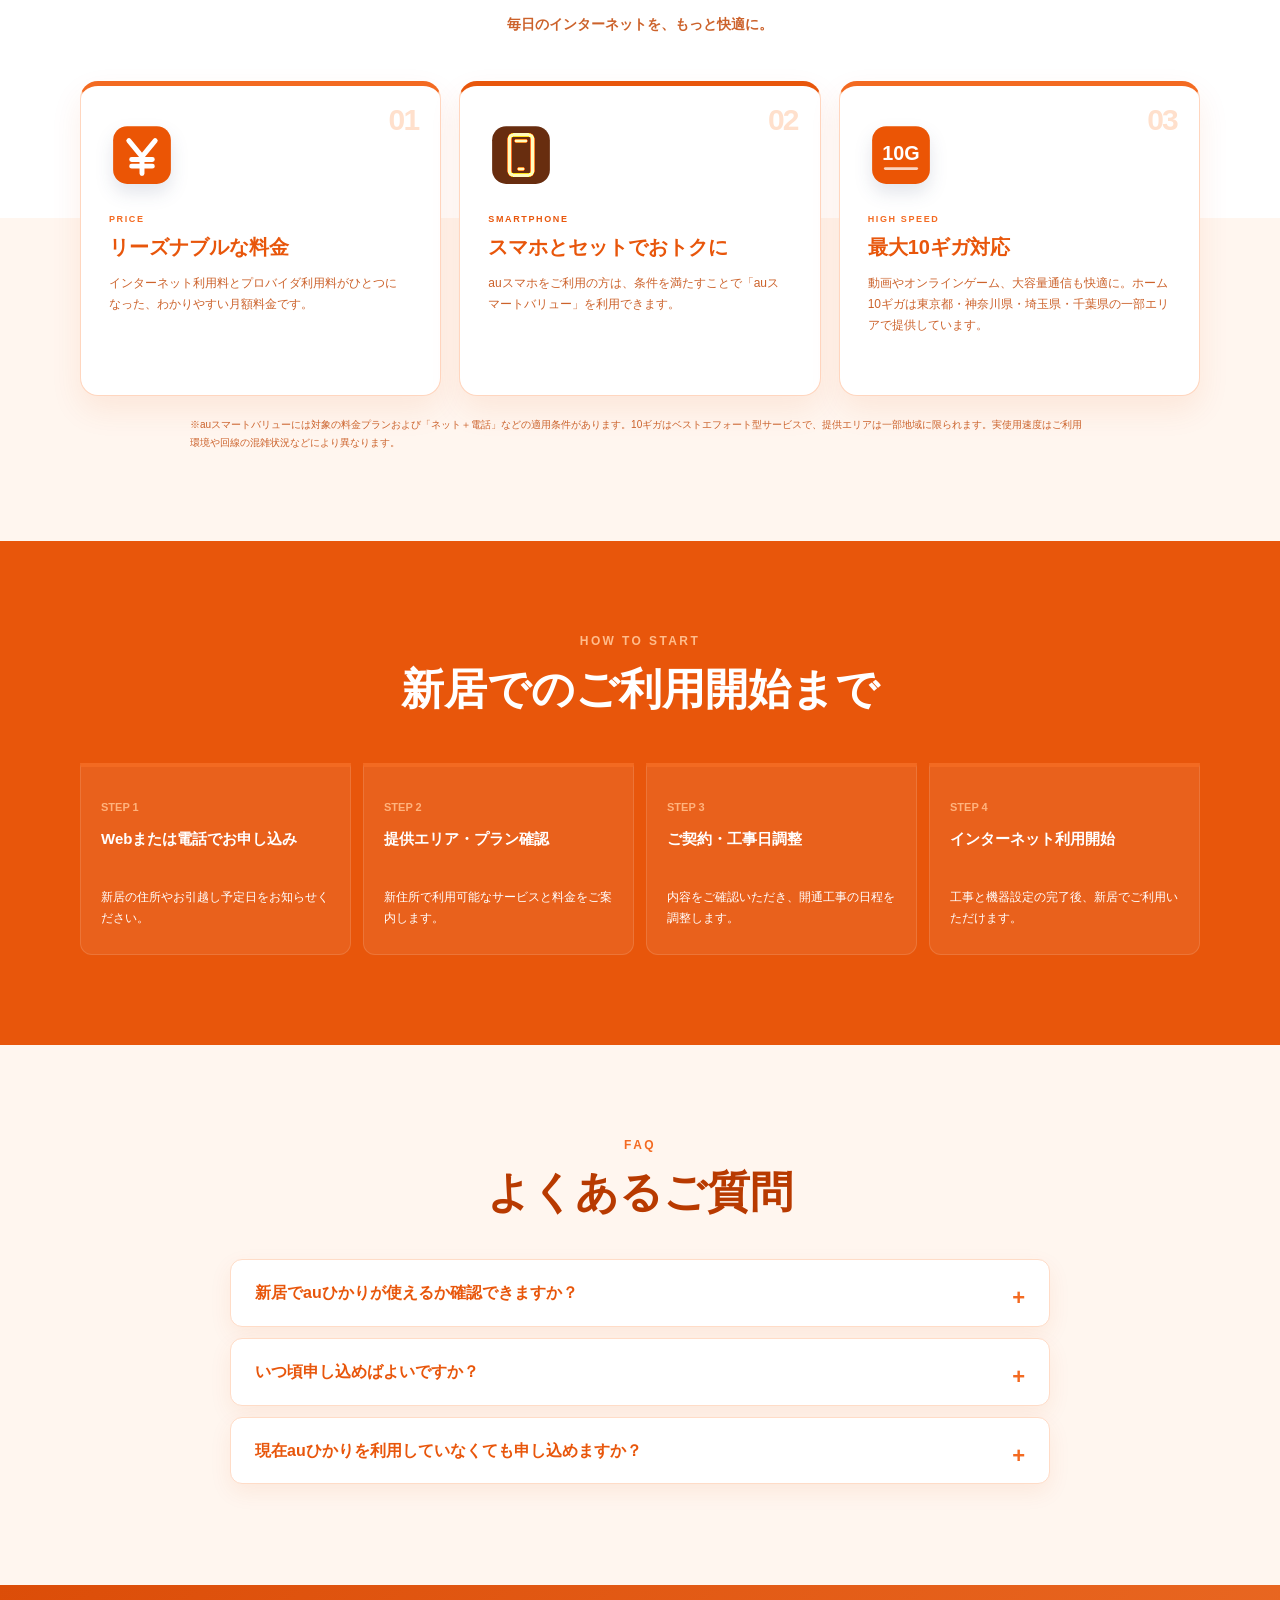
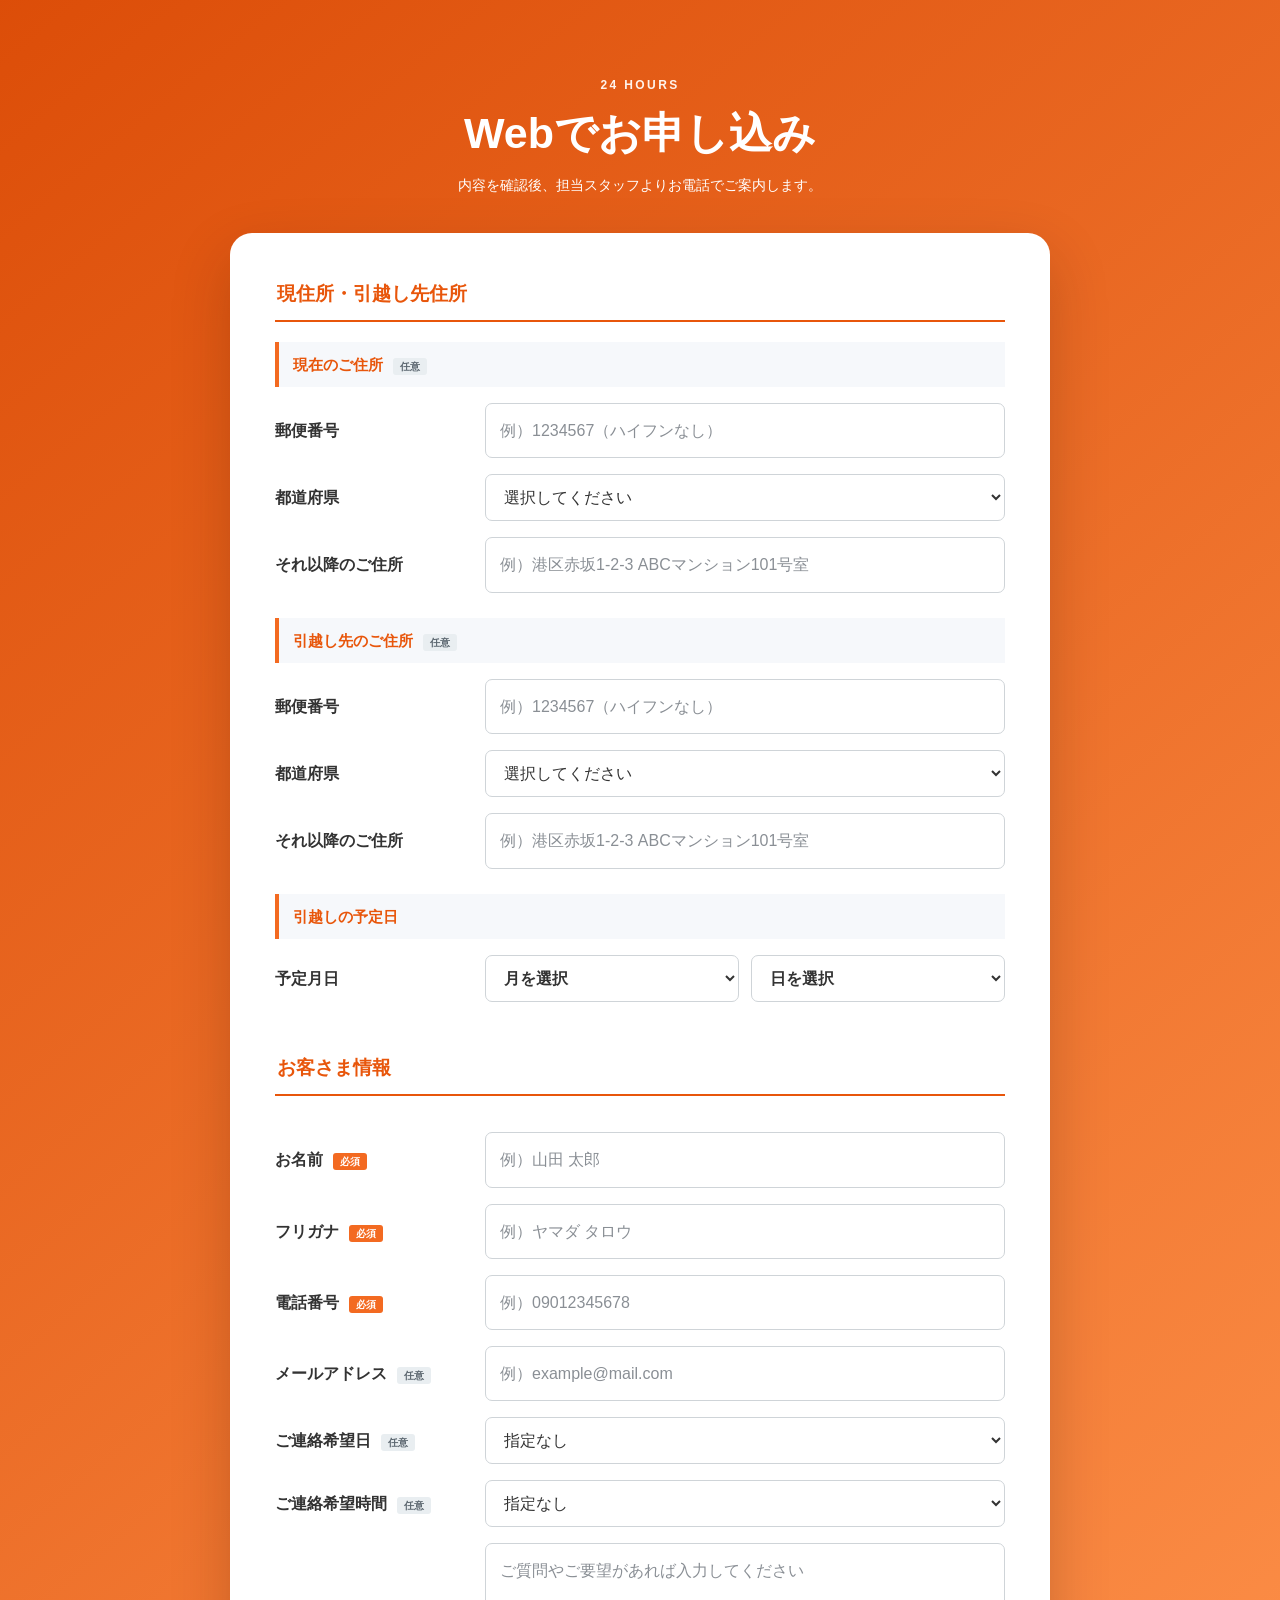
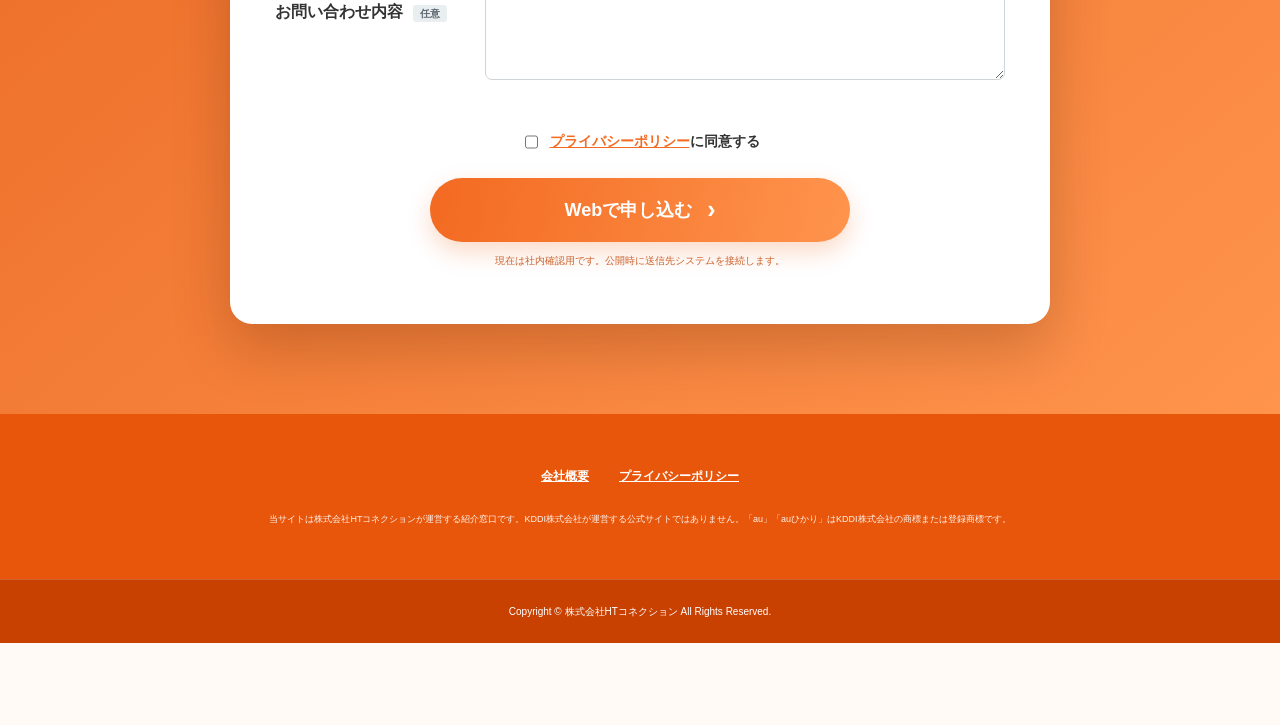
==== commit 4cbaf6fe: "Make pattern 2 the default preview" ====
--- a/index.html
+++ b/index.html
@@ -5,7 +5,7 @@
   <meta name="viewport" content="width=device-width, initial-scale=1">
   <meta name="description" content="新居のインターネットにauひかり。提供エリアの確認から新規お申し込み、開通まで株式会社HTコネクションがご案内します。">
   <title>新居のインターネットにauひかり｜株式会社HTコネクション</title>
-  <script>if (new URLSearchParams(location.search).get('pattern') === '2') document.documentElement.dataset.theme = 'pattern2';</script>
+  <script>if (new URLSearchParams(location.search).get('pattern') !== '1') document.documentElement.dataset.theme = 'pattern2';</script>
   <link rel="stylesheet" href="styles.css?v=20260730-optional-label-16">
 </head>
 <body class="lp-body">
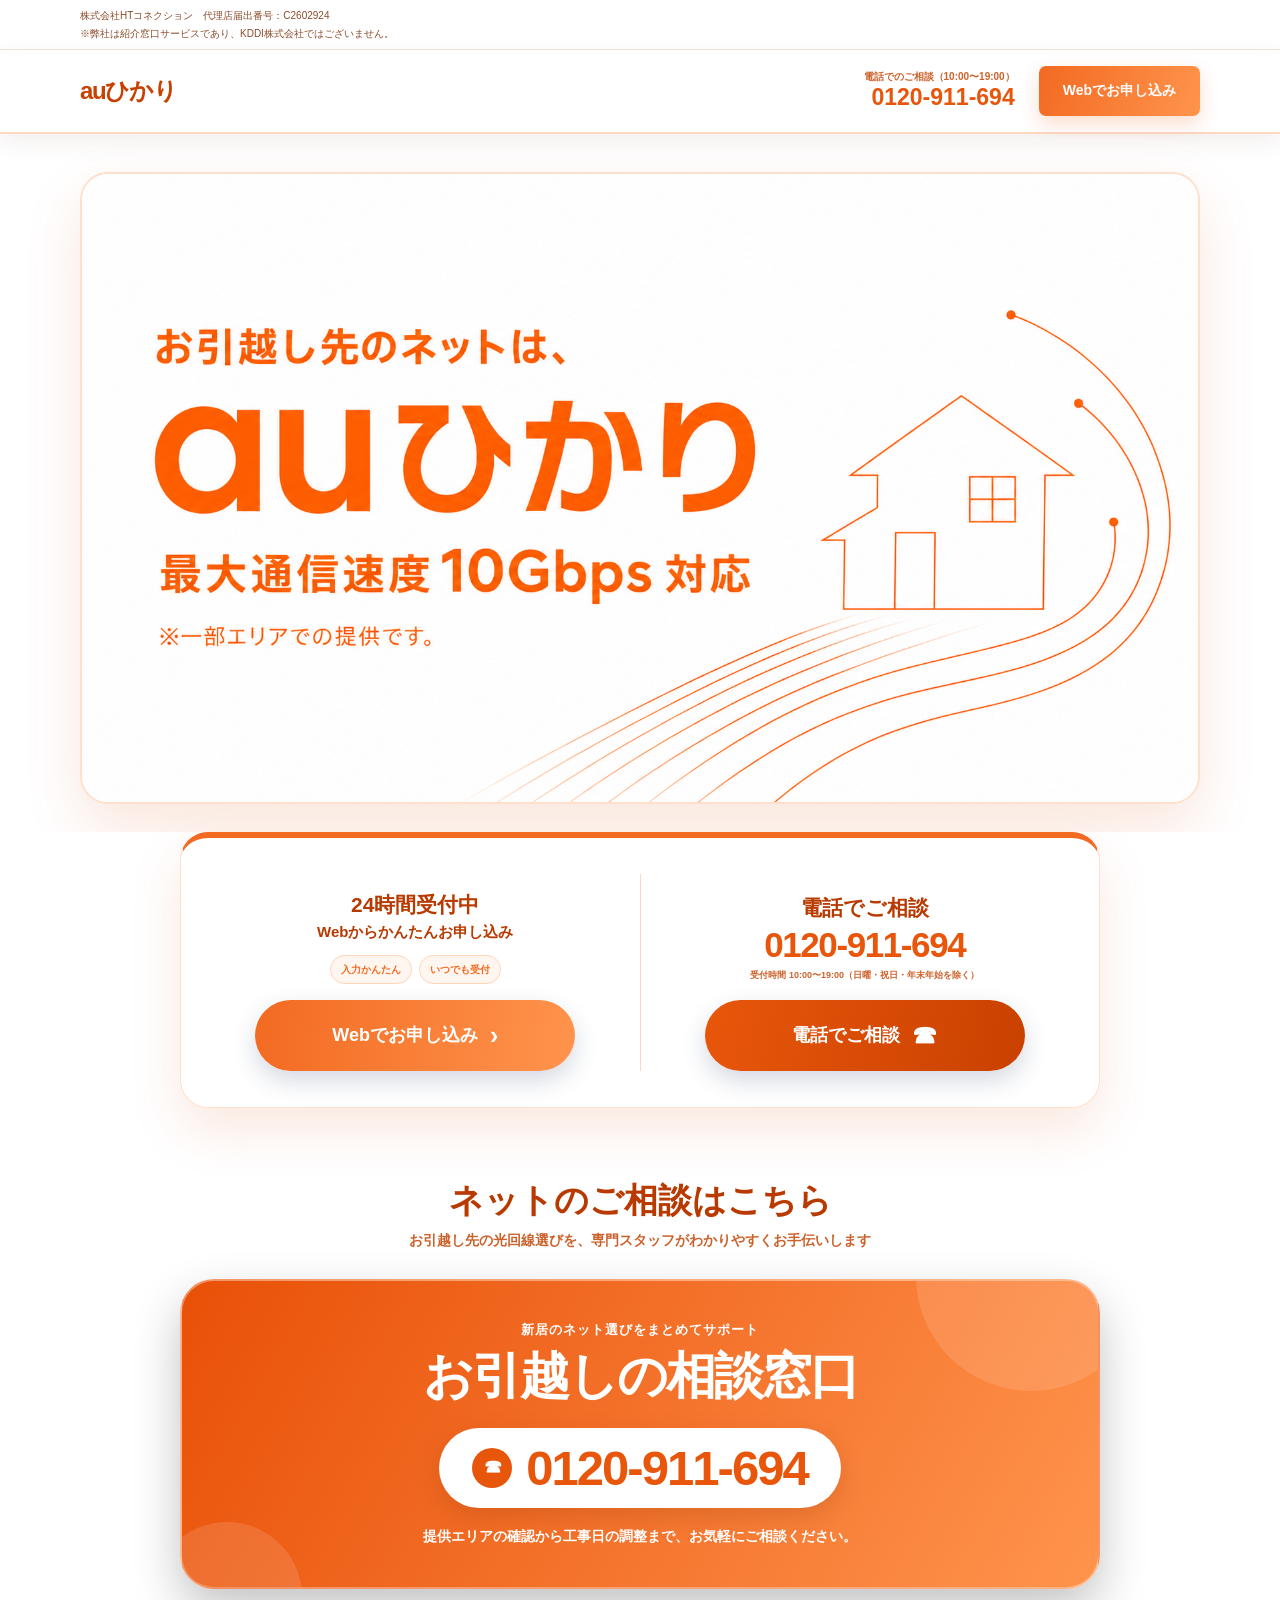
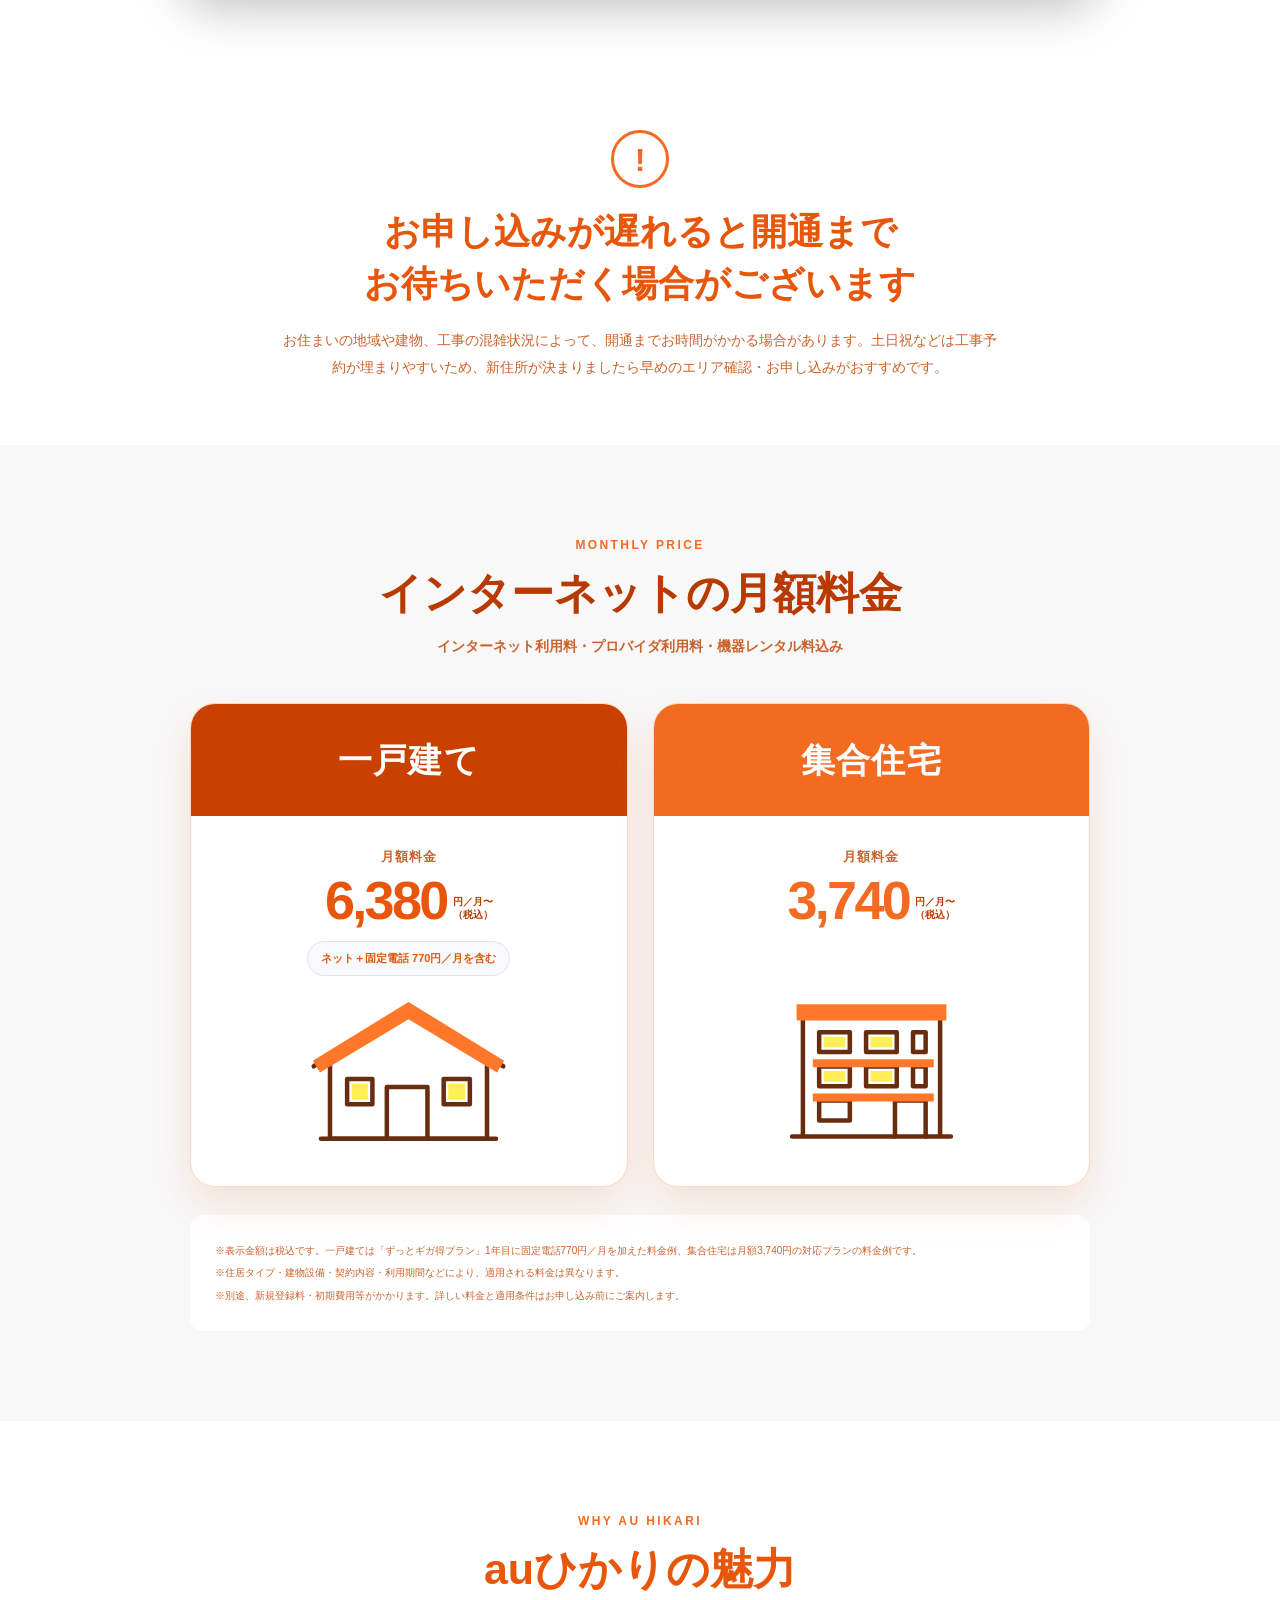
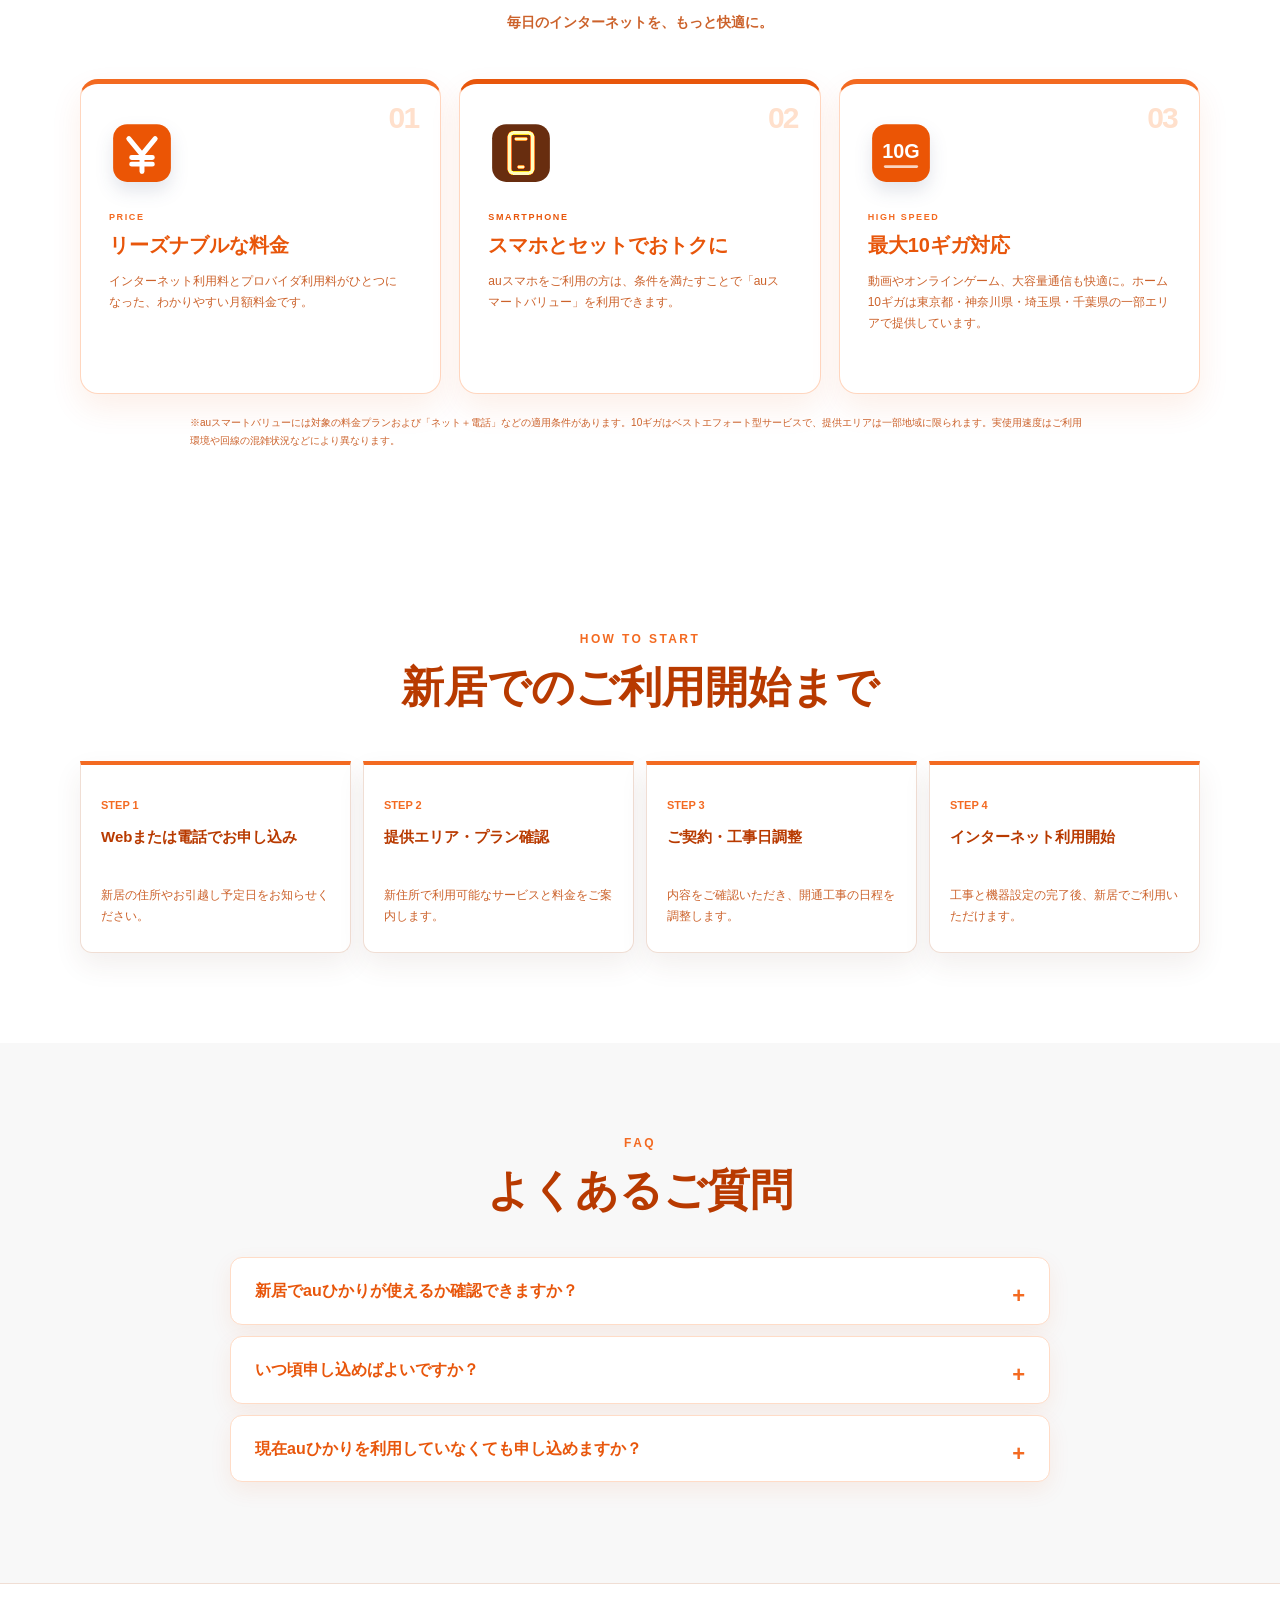
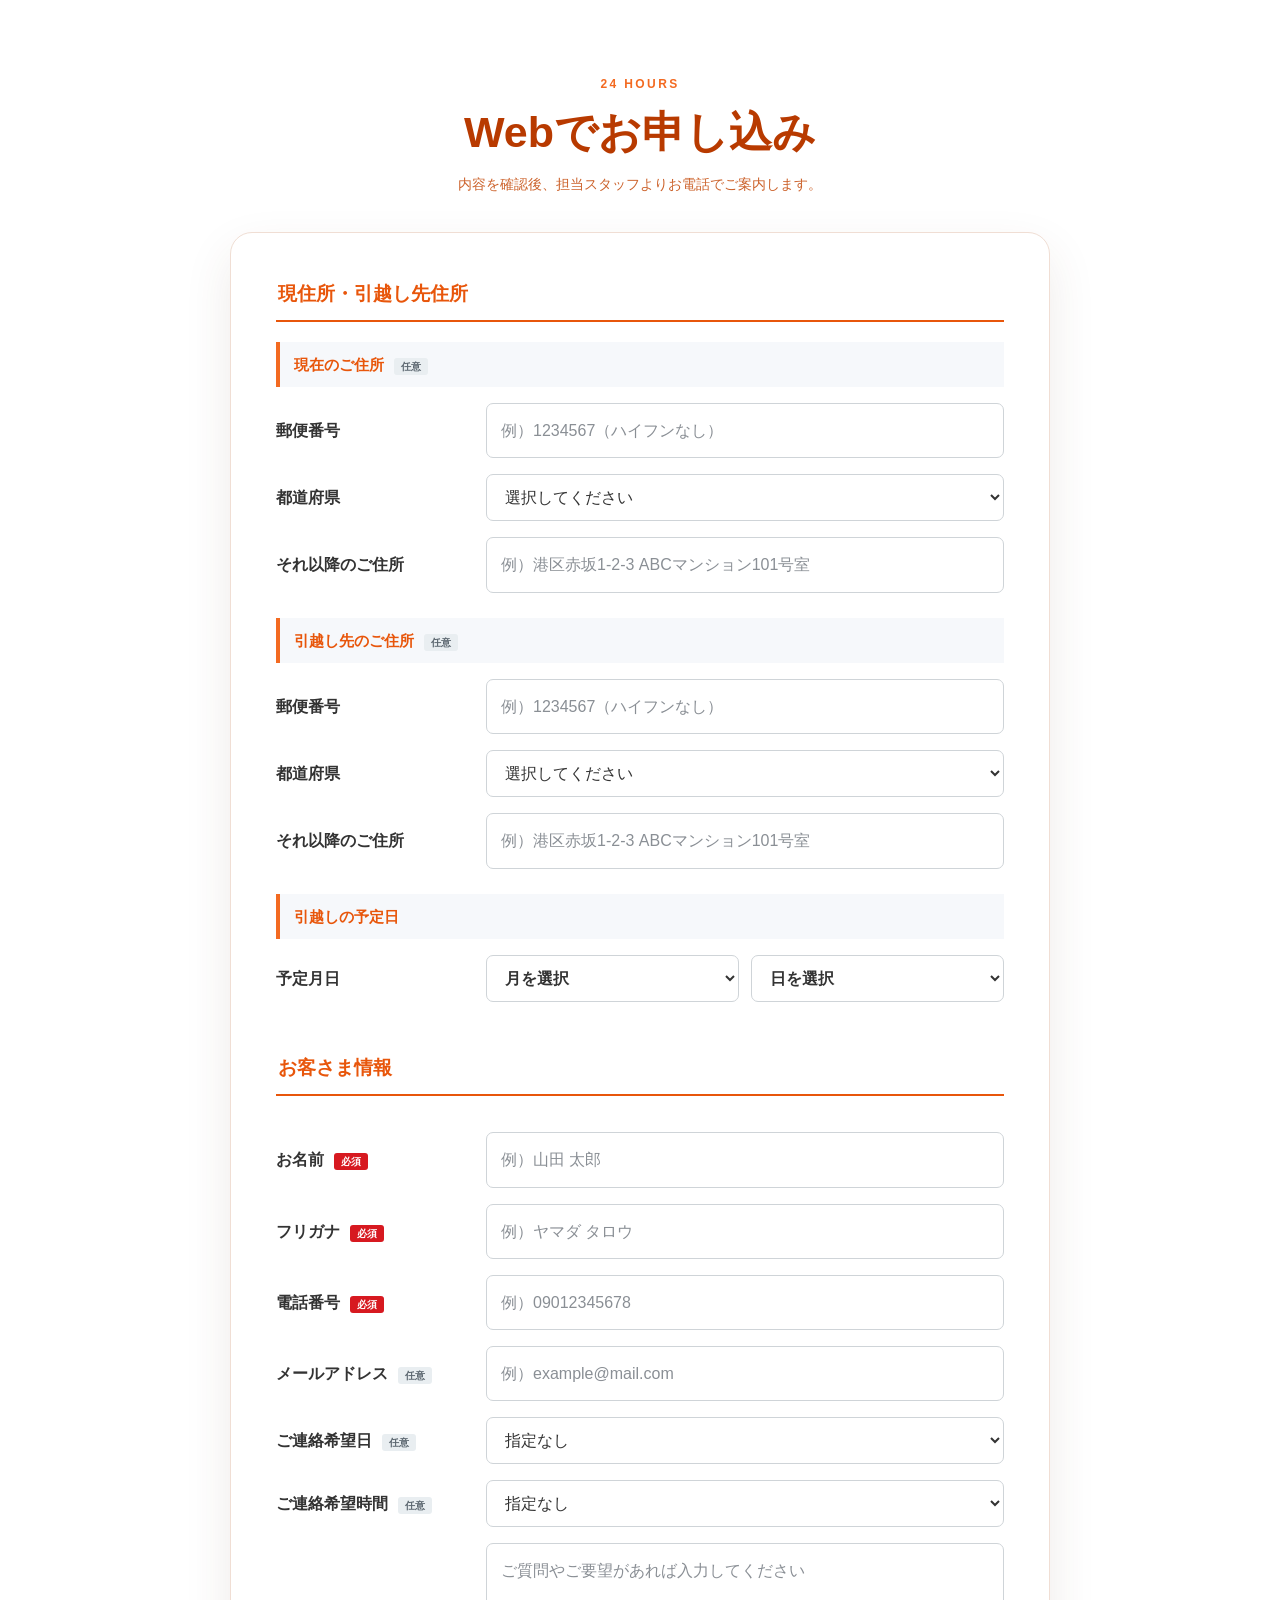
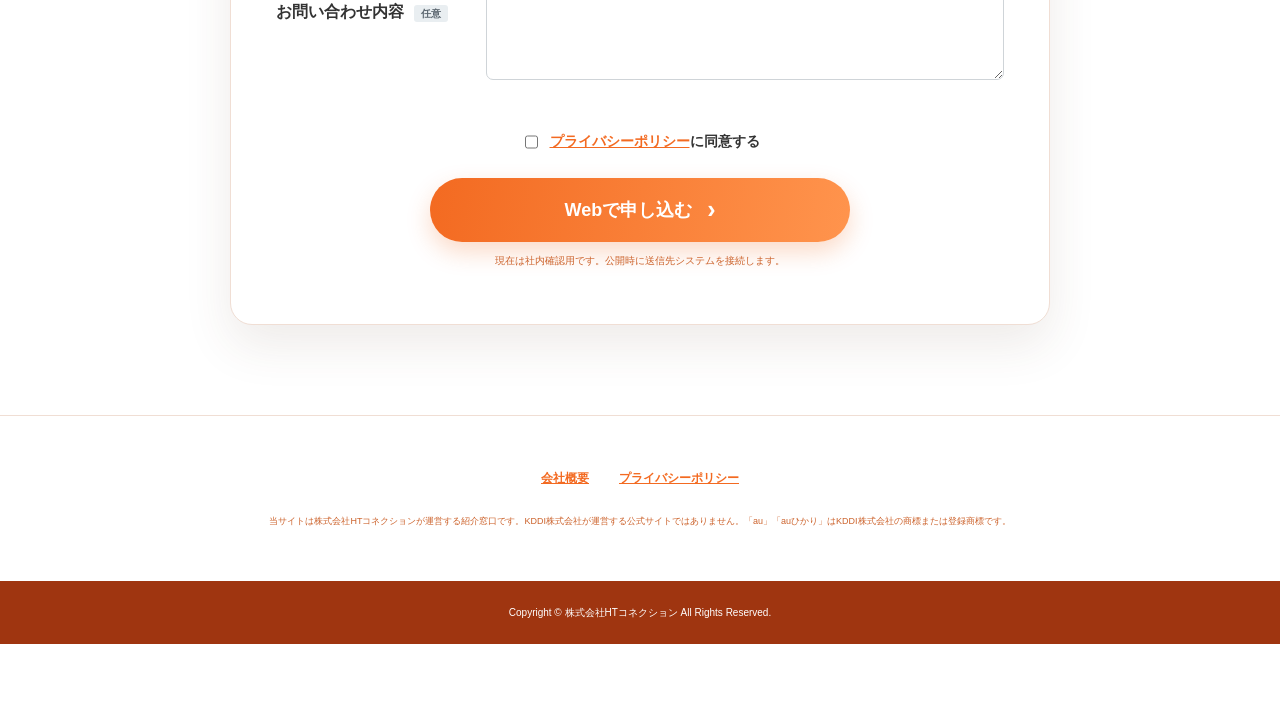
==== commit b81d56e6: "Rebalance LP with more white space" ====
--- a/index.html
+++ b/index.html
@@ -6,7 +6,7 @@
   <meta name="description" content="新居のインターネットにauひかり。提供エリアの確認から新規お申し込み、開通まで株式会社HTコネクションがご案内します。">
   <title>新居のインターネットにauひかり｜株式会社HTコネクション</title>
   <script>if (new URLSearchParams(location.search).get('pattern') !== '1') document.documentElement.dataset.theme = 'pattern2';</script>
-  <link rel="stylesheet" href="styles.css?v=20260730-optional-label-16">
+  <link rel="stylesheet" href="styles.css?v=20260805-white-balance-17">
 </head>
 <body class="lp-body">
   <div class="operator-bar">
--- a/styles.css
+++ b/styles.css
@@ -407,23 +407,23 @@
   --shadow: 0 18px 48px rgba(218, 77, 0, .16);
   background: #fffaf6;
 }
-html[data-theme="pattern2"] .lp-body { background: #fffaf6; }
-html[data-theme="pattern2"] .operator-bar { color: #fff; border-bottom-color: rgba(255,255,255,.22); background: #e8560b; }
-html[data-theme="pattern2"] .site-header { border-bottom: 4px solid var(--orange); box-shadow: 0 8px 22px rgba(218,77,0,.15); }
+html[data-theme="pattern2"] .lp-body { background: #fff; }
+html[data-theme="pattern2"] .operator-bar { color: #8a4b2a; border-bottom-color: #f2e3da; background: #fff; }
+html[data-theme="pattern2"] .site-header { border-bottom: 2px solid #ffd8c2; box-shadow: 0 8px 22px rgba(92,55,35,.08); }
 html[data-theme="pattern2"] .brand strong { color: var(--indigo-dark); }
 html[data-theme="pattern2"] .header-apply { background: linear-gradient(110deg, var(--orange), var(--orange-light)); }
 html[data-theme="pattern2"] .hero-pattern1 { display: none; }
 html[data-theme="pattern2"] .hero-pattern2 { display: block !important; }
-html[data-theme="pattern2"] .hero-new { padding-bottom: 28px; background: #fffaf6; }
+html[data-theme="pattern2"] .hero-new { padding-bottom: 28px; background: #fff; }
 html[data-theme="pattern2"] .hero-banner { border: 2px solid #ffe0cc; background: #fff8ef; box-shadow: 0 24px 58px rgba(218,77,0,.14); }
-html[data-theme="pattern2"] .quick-contact { padding-top: 0; background: #fffaf6; }
+html[data-theme="pattern2"] .quick-contact { padding-top: 0; background: #fff; }
 html[data-theme="pattern2"] .contact-choice { border: 1px solid #ffe0cc; border-top: 6px solid var(--orange); box-shadow: 0 22px 52px rgba(218,77,0,.13); }
-html[data-theme="pattern2"] .moving-support { background: #fffaf6; }
+html[data-theme="pattern2"] .moving-support { background: #fff; }
 html[data-theme="pattern2"] .moving-support-heading h2 { color: var(--ink); }
 html[data-theme="pattern2"] .moving-support-heading p { color: var(--muted); }
 html[data-theme="pattern2"] .moving-support-card { border: 2px solid rgba(255,255,255,.36); background: linear-gradient(120deg, #e95008, var(--orange-light)); box-shadow: 0 20px 48px rgba(0,0,0,.24); }
 html[data-theme="pattern2"] .timing-notice { border-block: 0; background: #fff; }
-html[data-theme="pattern2"] .pricing { background: #fff0e5; }
+html[data-theme="pattern2"] .pricing { background: #f8f8f8; }
 html[data-theme="pattern2"] .pricing h2 { color: var(--ink); }
 html[data-theme="pattern2"] .pricing .section-intro { color: var(--muted); }
 html[data-theme="pattern2"] .price-card { border-color: #ffd8c2; box-shadow: 0 18px 42px rgba(218,77,0,.13); }
@@ -431,29 +431,34 @@
 html[data-theme="pattern2"] .price-card.featured .price-card-head { background: var(--orange); }
 html[data-theme="pattern2"] .building-illustration,
 html[data-theme="pattern2"] .phone-benefit .benefit-icon { filter: sepia(1) saturate(5) hue-rotate(338deg) brightness(1.02); }
-html[data-theme="pattern2"] .benefits { background: linear-gradient(180deg, #fff 0%, #fff 55%, #fff6ef 55%, #fff6ef 100%); }
+html[data-theme="pattern2"] .benefits { background: #fff; }
 html[data-theme="pattern2"] .benefit-grid .benefit-banner { border-top-width: 5px; box-shadow: 0 14px 32px rgba(218,77,0,.09); }
 html[data-theme="pattern2"] .benefit-grid article > span { color: #ffe0cc; }
-html[data-theme="pattern2"] .process { background: #e8560b; }
-html[data-theme="pattern2"] .process-grid article { border: 1px solid rgba(255,255,255,.13); border-top: 4px solid var(--orange); background: rgba(255,255,255,.07); }
-html[data-theme="pattern2"] .process-grid p { color: #fff; }
-html[data-theme="pattern2"] .faq { background: #fff6ef; }
+html[data-theme="pattern2"] .process { color: var(--ink); background: #fff; }
+html[data-theme="pattern2"] .process h2 { color: var(--ink); }
+html[data-theme="pattern2"] .process .section-kicker { color: var(--orange); }
+html[data-theme="pattern2"] .process-grid article { border: 1px solid #f0ded4; border-top: 4px solid var(--orange); background: #fff; box-shadow: 0 12px 28px rgba(92,55,35,.08); }
+html[data-theme="pattern2"] .process-grid span { color: var(--orange); }
+html[data-theme="pattern2"] .process-grid p { color: var(--muted); }
+html[data-theme="pattern2"] .faq { background: #f8f8f8; }
 html[data-theme="pattern2"] .faq h2 { color: var(--ink); }
 html[data-theme="pattern2"] .faq details { border-color: #ffdcc7; box-shadow: 0 8px 22px rgba(218,77,0,.08); }
-html[data-theme="pattern2"] .apply { background: linear-gradient(140deg, #dc4d08, var(--orange-light)); }
-html[data-theme="pattern2"] .apply .section-kicker { color: #fff3eb; }
-html[data-theme="pattern2"] .apply-heading > p:last-child { color: #fff; }
-html[data-theme="pattern2"] .contact-form { box-shadow: 0 24px 58px rgba(71,25,0,.24); }
+html[data-theme="pattern2"] .apply { color: var(--ink); border-top: 1px solid #f0ded4; background: #fff; }
+html[data-theme="pattern2"] .apply h2 { color: var(--ink); }
+html[data-theme="pattern2"] .apply .section-kicker { color: var(--orange); }
+html[data-theme="pattern2"] .apply-heading > p:last-child { color: var(--muted); }
+html[data-theme="pattern2"] .contact-form { border: 1px solid #f0ded4; box-shadow: 0 20px 48px rgba(92,55,35,.1); }
 html[data-theme="pattern2"] input,
 html[data-theme="pattern2"] textarea,
 html[data-theme="pattern2"] select { color: #333; border-color: #cfd4d8; background: #fff; }
 html[data-theme="pattern2"] input::placeholder,
 html[data-theme="pattern2"] textarea::placeholder { color: #8a8f95; }
 html[data-theme="pattern2"] .contact-form label > span { color: #333; }
-html[data-theme="pattern2"] .company { color: #fff; background: #e8560b; }
-html[data-theme="pattern2"] .company-links a { color: #fff; }
-html[data-theme="pattern2"] .disclaimer { color: #fff4ed; }
-html[data-theme="pattern2"] .site-footer { color: #fff; border-top: 1px solid rgba(255,255,255,.18); background: #c94100; }
+html[data-theme="pattern2"] .contact-form i.required { color: #fff; background: #d71920; }
+html[data-theme="pattern2"] .company { color: var(--ink); border-top: 1px solid #f0ded4; background: #fff; }
+html[data-theme="pattern2"] .company-links a { color: var(--orange); }
+html[data-theme="pattern2"] .disclaimer { color: var(--muted); }
+html[data-theme="pattern2"] .site-footer { color: #fff; border-top: 0; background: #9f3510; }
 html[data-theme="pattern2"] .sticky-phone { color: #c94100; background: #fff; }
 html[data-theme="pattern2"] .sticky-web { background: linear-gradient(120deg, var(--orange), var(--orange-light)); }
 html[data-theme="pattern2"] .thanks-page { background: #fff6ef; }
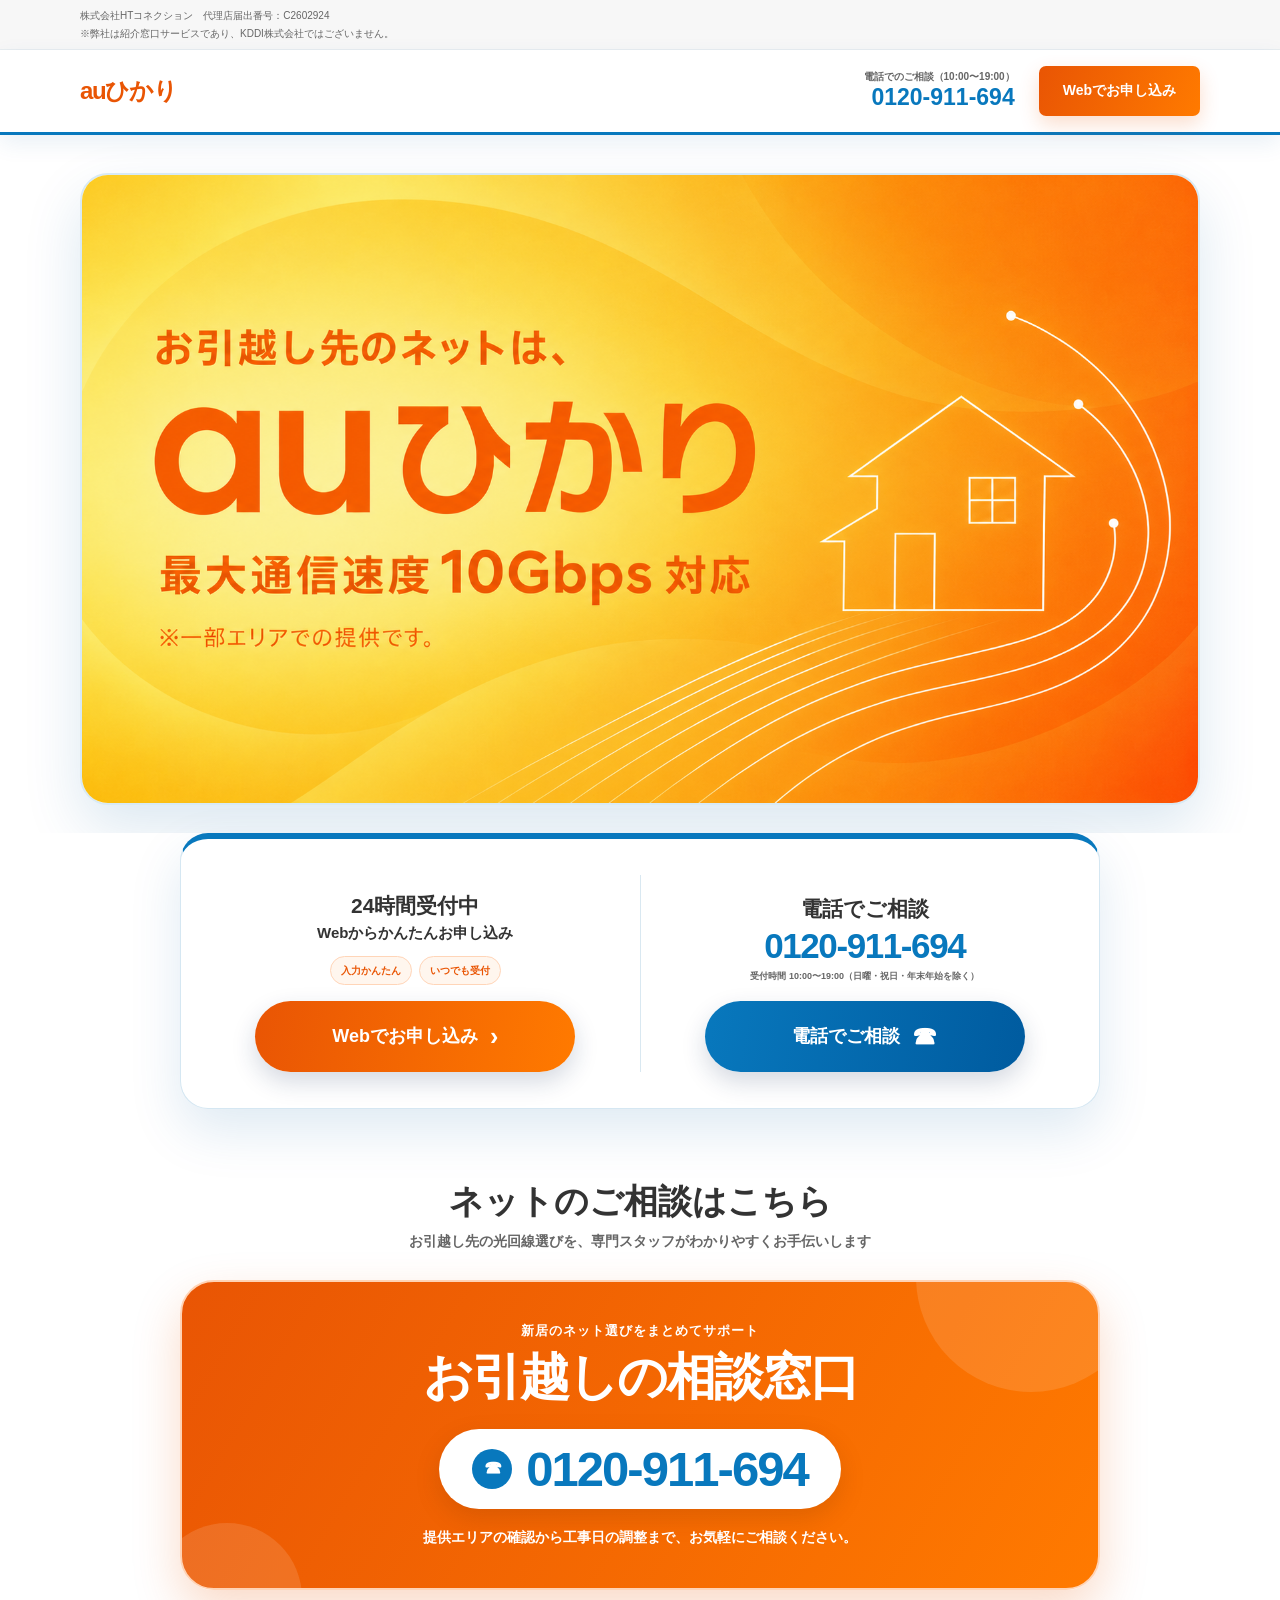
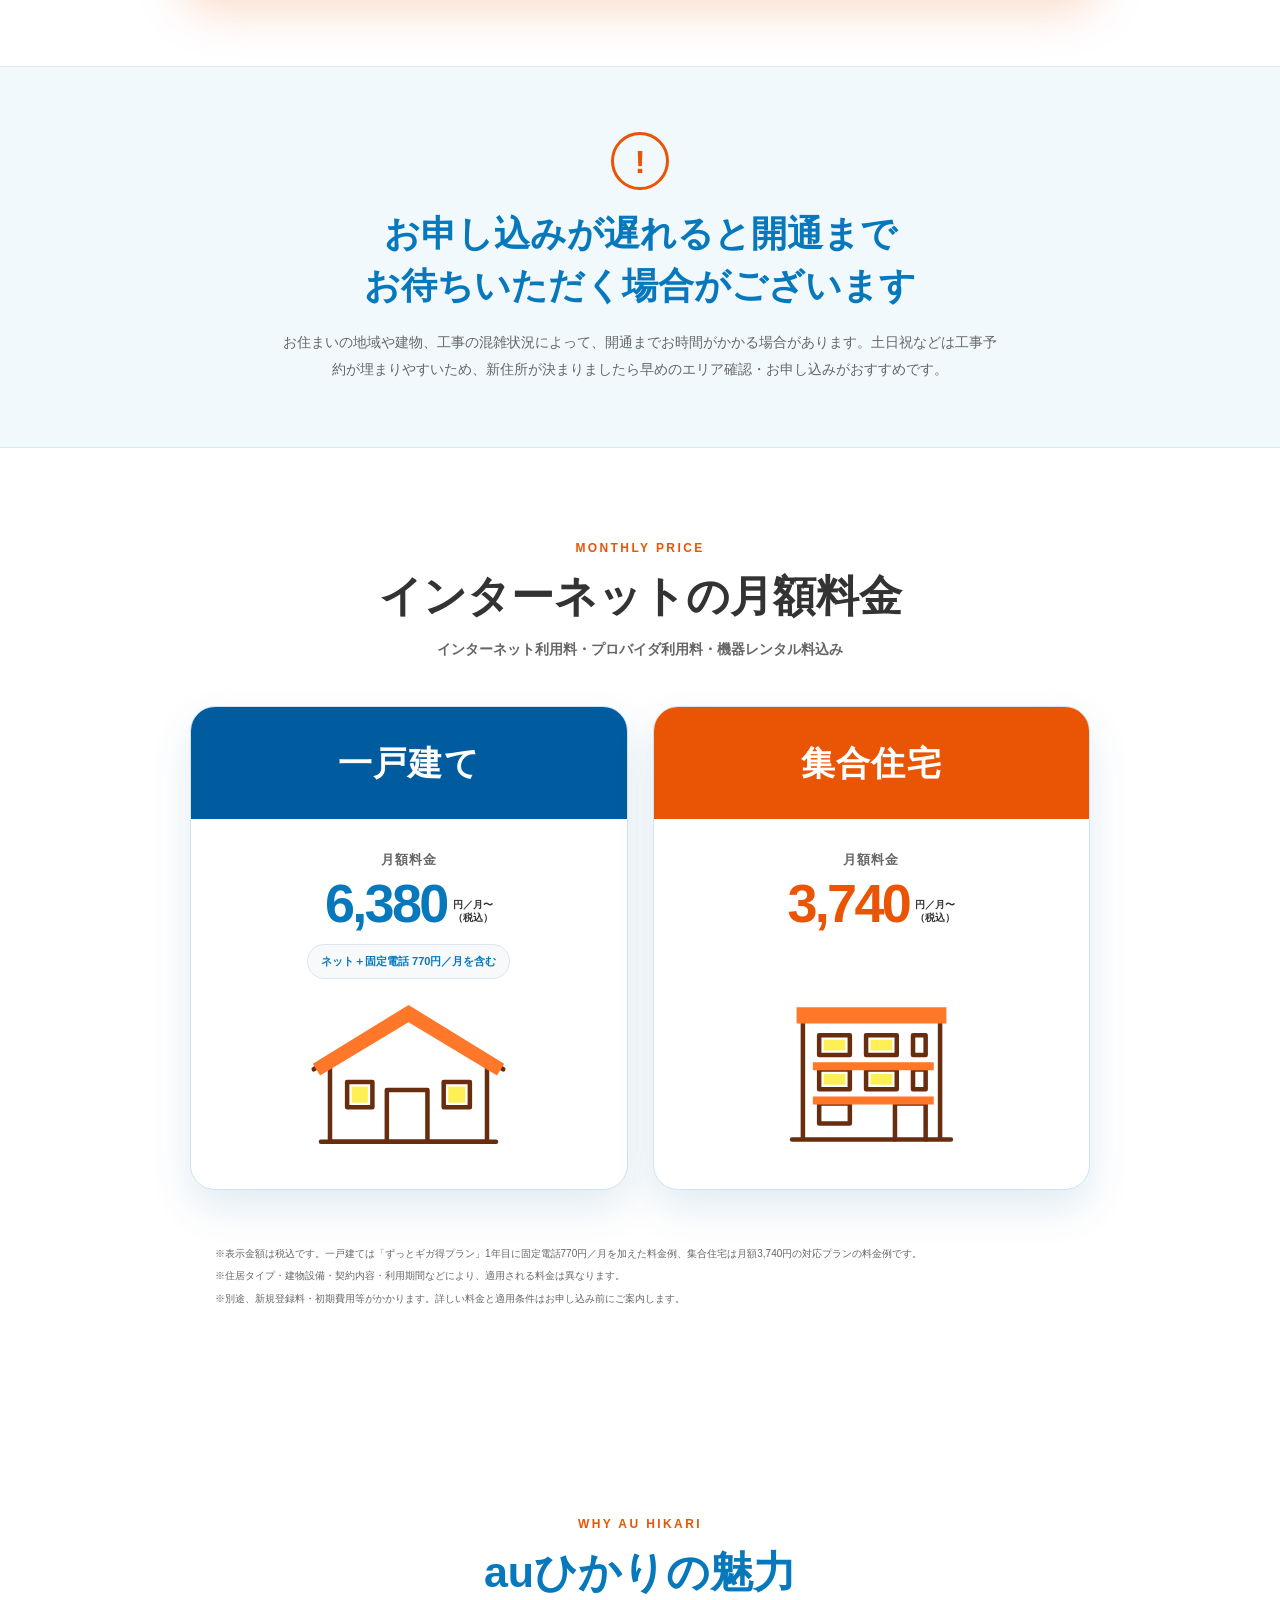
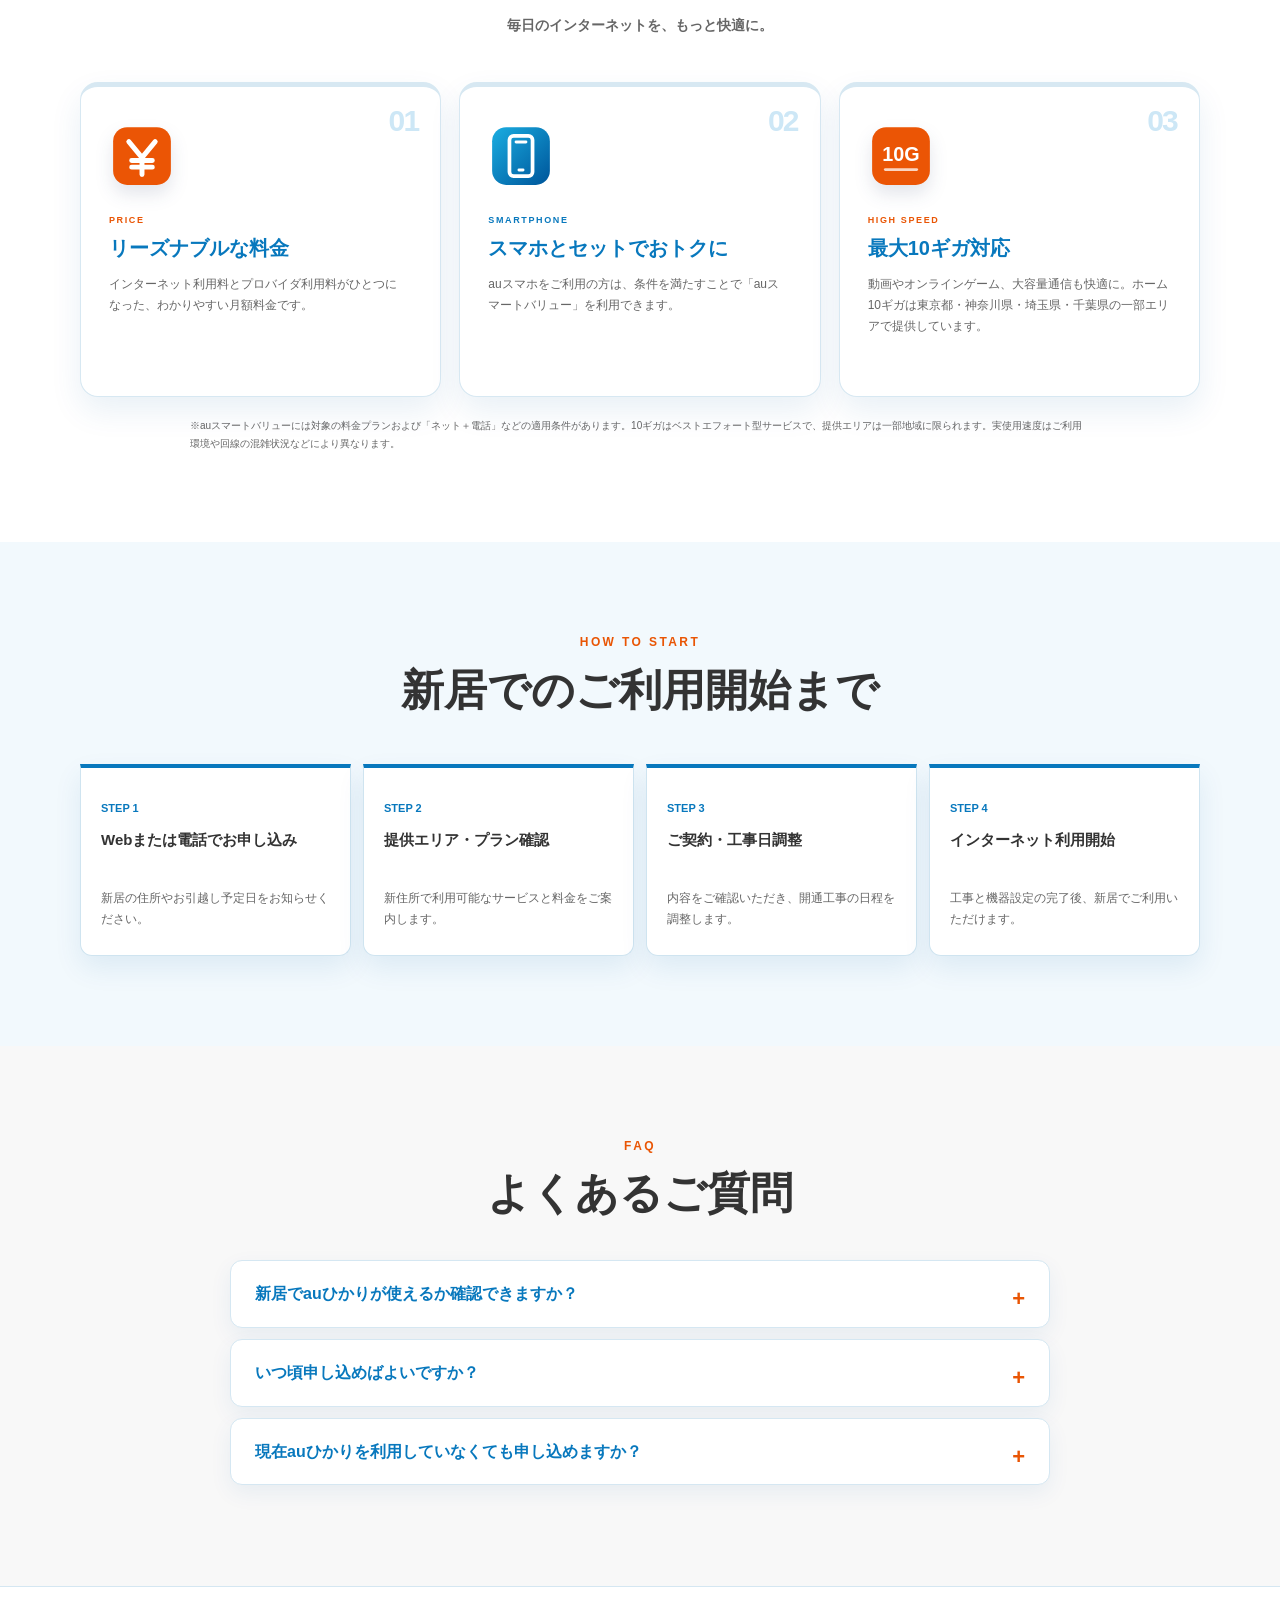
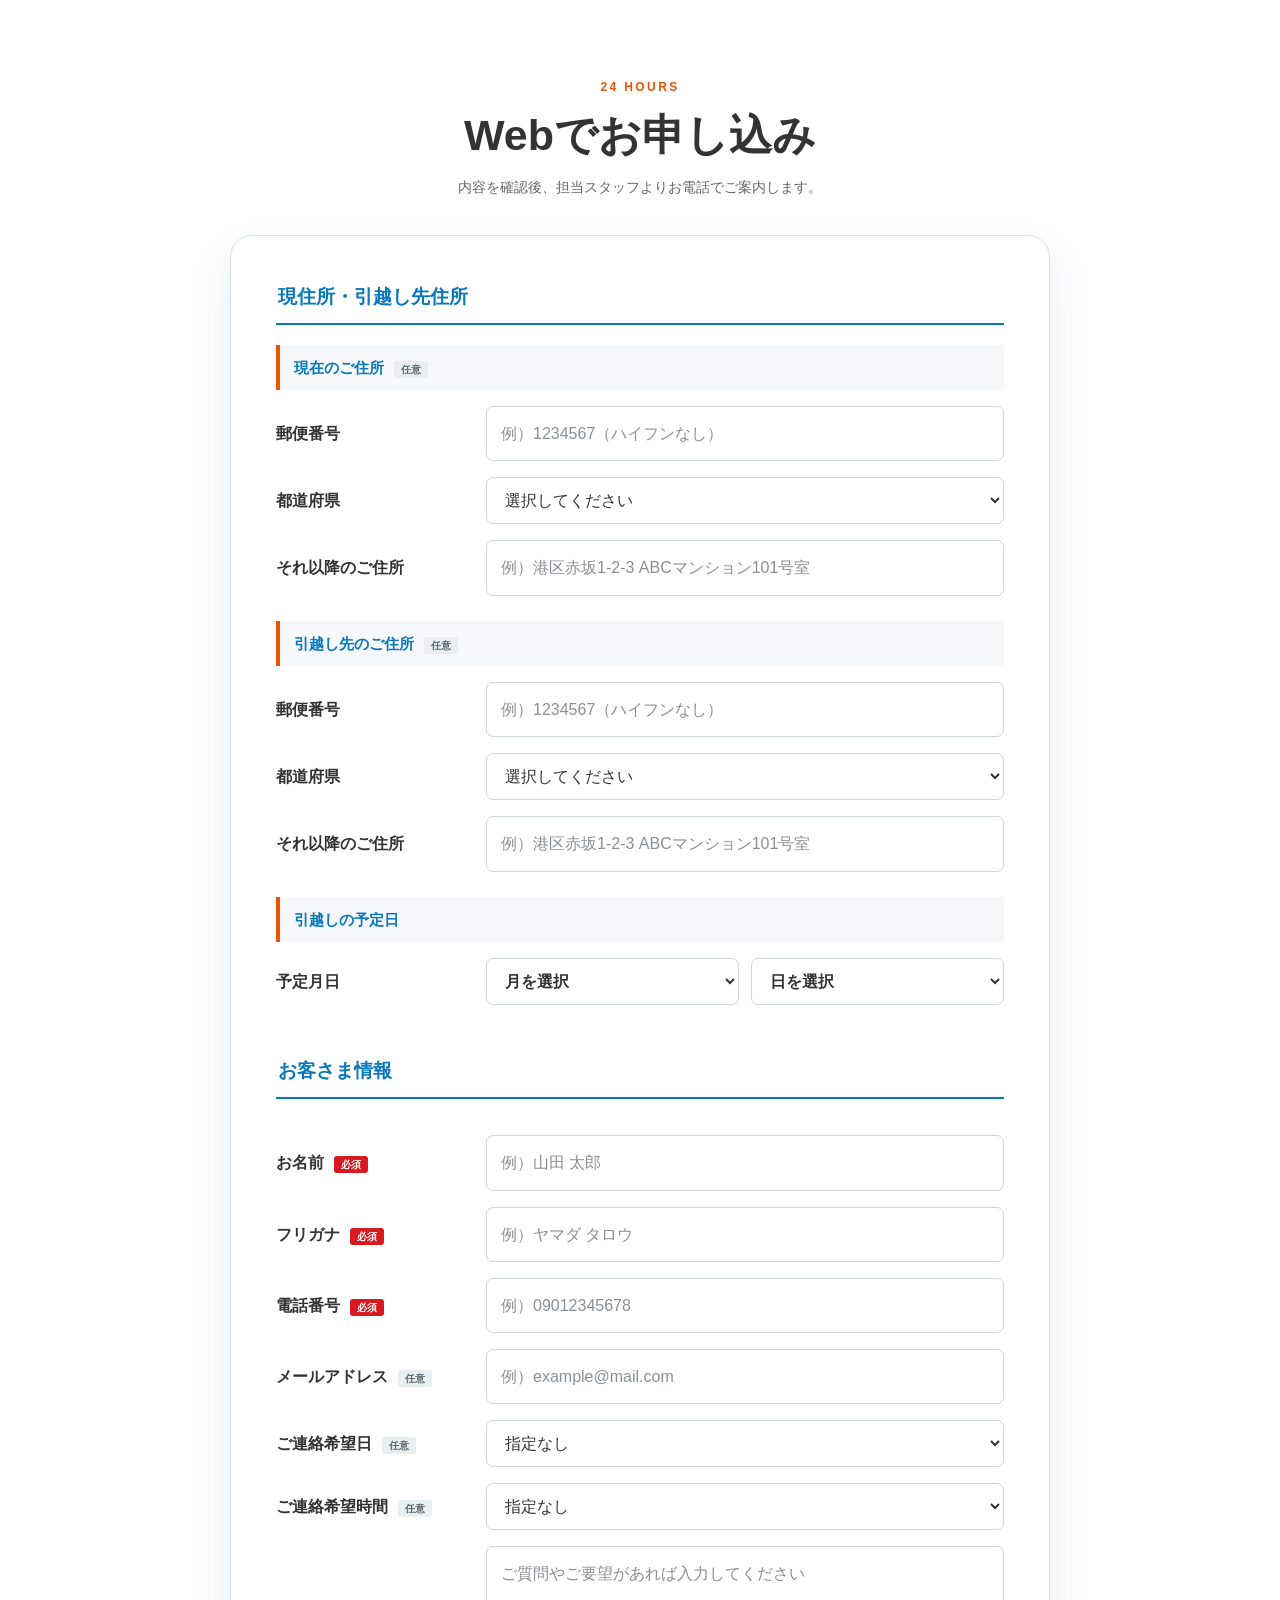
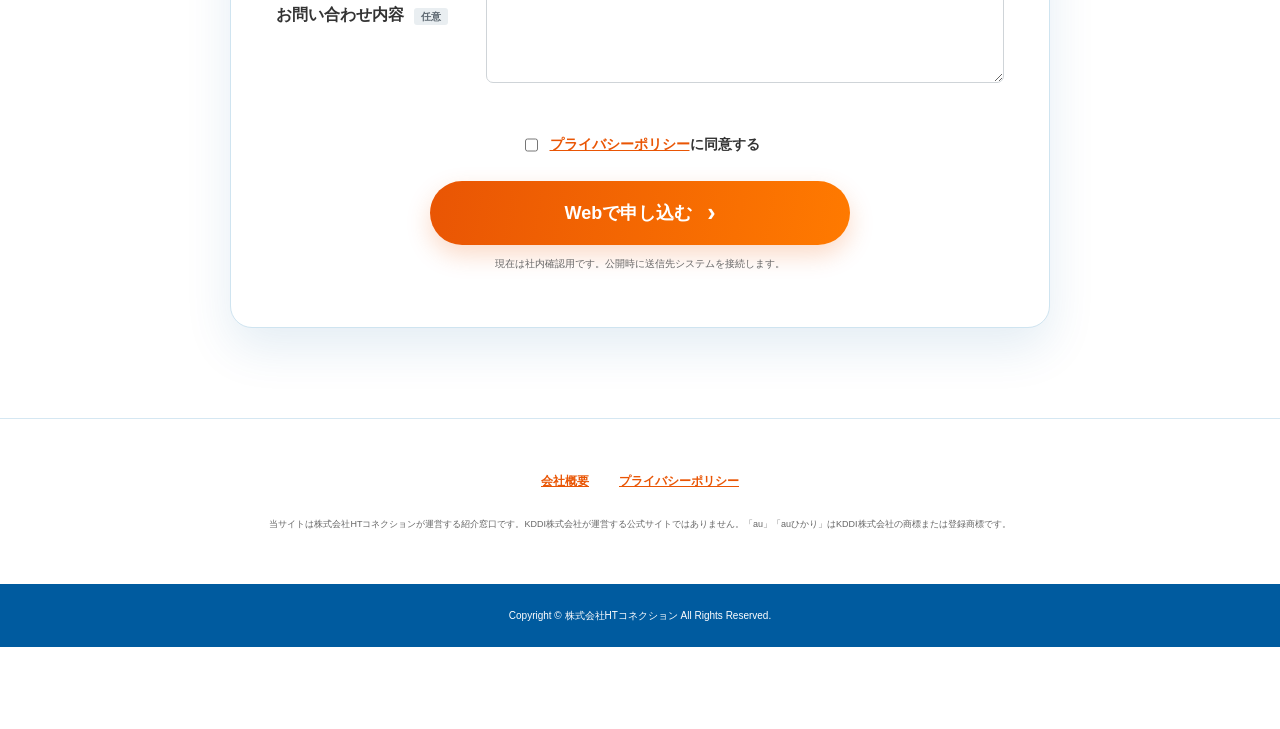
==== commit 2d99f6a3: "Refresh au hikari LP colors and mobile CTA" ====
--- a/index.html
+++ b/index.html
@@ -6,7 +6,7 @@
   <meta name="description" content="新居のインターネットにauひかり。提供エリアの確認から新規お申し込み、開通まで株式会社HTコネクションがご案内します。">
   <title>新居のインターネットにauひかり｜株式会社HTコネクション</title>
   <script>if (new URLSearchParams(location.search).get('pattern') !== '1') document.documentElement.dataset.theme = 'pattern2';</script>
-  <link rel="stylesheet" href="styles.css?v=20260805-white-balance-17">
+  <link rel="stylesheet" href="styles.css?v=20260807-blue-smartphone-22">
 </head>
 <body class="lp-body">
   <div class="operator-bar">
@@ -36,7 +36,7 @@
       <div class="container hero-banner">
         <h1 class="hero-image-heading">
           <img class="hero-pattern1" src="images/au-hikari-hero-simple-v4.png" alt="お引越し先のネットは、auひかり。最大通信速度10Gbps対応。一部エリアでの提供です。" width="1672" height="941">
-          <img class="hero-pattern2" src="images/au-hikari-hero-warm-pattern2.png" alt="お引越し先のネットは、auひかり。最大通信速度10Gbps対応。一部エリアでの提供です。" width="1672" height="941">
+          <img class="hero-pattern2" src="images/au-hikari-hero-yellow-orange-v1.png?v=20260807-1" alt="お引越し先のネットは、auひかり。最大通信速度10Gbps対応。一部エリアでの提供です。" width="1672" height="941">
         </h1>
       </div>
     </section>
@@ -123,7 +123,7 @@
         <p class="section-intro">毎日のインターネットを、もっと快適に。</p>
         <div class="benefit-grid">
           <article class="benefit-banner price-benefit"><span>01</span><img class="benefit-icon" src="images/benefit-price.svg" alt="" width="66" height="66"><div class="benefit-copy"><p class="benefit-label">PRICE</p><h3>リーズナブルな料金</h3><p>インターネット利用料とプロバイダ利用料がひとつになった、わかりやすい月額料金です。</p></div></article>
-          <article class="benefit-banner phone-benefit"><span>02</span><img class="benefit-icon" src="images/benefit-smartphone.svg" alt="" width="66" height="66"><div class="benefit-copy"><p class="benefit-label">SMARTPHONE</p><h3>スマホとセットでおトクに</h3><p>auスマホをご利用の方は、条件を満たすことで「auスマートバリュー」を利用できます。</p></div></article>
+          <article class="benefit-banner phone-benefit"><span>02</span><img class="benefit-icon" src="images/benefit-smartphone-blue.svg?v=20260807-1" alt="" width="66" height="66"><div class="benefit-copy"><p class="benefit-label">SMARTPHONE</p><h3>スマホとセットでおトクに</h3><p>auスマホをご利用の方は、条件を満たすことで「auスマートバリュー」を利用できます。</p></div></article>
           <article class="benefit-banner speed-benefit"><span>03</span><img class="benefit-icon" src="images/benefit-speed.svg" alt="" width="66" height="66"><div class="benefit-copy"><p class="benefit-label">HIGH SPEED</p><h3>最大10ギガ対応</h3><p>動画やオンラインゲーム、大容量通信も快適に。ホーム10ギガは東京都・神奈川県・埼玉県・千葉県の一部エリアで提供しています。</p></div></article>
         </div>
         <p class="speed-note">※auスマートバリューには対象の料金プランおよび「ネット＋電話」などの適用条件があります。10ギガはベストエフォート型サービスで、提供エリアは一部地域に限られます。実使用速度はご利用環境や回線の混雑状況などにより異なります。</p>
@@ -237,6 +237,6 @@
     <a class="sticky-phone" href="tel:0120911694"><small>受付 10:00〜19:00</small><b>☎ 電話でご相談</b></a>
     <a class="sticky-web" href="#apply"><small>24時間受付中</small><b>Webでお申し込み</b></a>
   </div>
-  <script src="script.js?v=20260730-pattern2-orange-12"></script>
+  <script src="script.js?v=20260807-mobile-scroll-sticky-13"></script>
 </body>
 </html>
--- a/styles.css
+++ b/styles.css
@@ -394,60 +394,60 @@
   .sticky-cta b { font-size: 11px; }
 }
 
-/* Pattern 2: white and orange only */
+/* Pattern 2: au reference palette (white, blue and orange) */
 html[data-theme="pattern2"] {
-  --orange: #f36a21;
-  --orange-light: #ff944d;
-  --indigo: #e8560b;
-  --indigo-dark: #c94100;
-  --cream: #fff6ef;
-  --ink: #b83a00;
-  --muted: #cc622b;
-  --line: #ffd6bf;
-  --shadow: 0 18px 48px rgba(218, 77, 0, .16);
-  background: #fffaf6;
+  --orange: #e95504;
+  --orange-light: #ff7a00;
+  --indigo: #0878bd;
+  --indigo-dark: #005b9f;
+  --cream: #fff6ee;
+  --ink: #333;
+  --muted: #666;
+  --line: #d9e8f1;
+  --shadow: 0 18px 48px rgba(0, 91, 159, .13);
+  background: #fff;
 }
 html[data-theme="pattern2"] .lp-body { background: #fff; }
-html[data-theme="pattern2"] .operator-bar { color: #8a4b2a; border-bottom-color: #f2e3da; background: #fff; }
-html[data-theme="pattern2"] .site-header { border-bottom: 2px solid #ffd8c2; box-shadow: 0 8px 22px rgba(92,55,35,.08); }
-html[data-theme="pattern2"] .brand strong { color: var(--indigo-dark); }
+html[data-theme="pattern2"] .operator-bar { color: #666; border-bottom-color: #e8edf0; background: #f7f7f7; }
+html[data-theme="pattern2"] .site-header { border-bottom: 3px solid var(--indigo); box-shadow: 0 8px 22px rgba(0,91,159,.09); }
+html[data-theme="pattern2"] .brand strong { color: var(--orange); }
 html[data-theme="pattern2"] .header-apply { background: linear-gradient(110deg, var(--orange), var(--orange-light)); }
 html[data-theme="pattern2"] .hero-pattern1 { display: none; }
 html[data-theme="pattern2"] .hero-pattern2 { display: block !important; }
 html[data-theme="pattern2"] .hero-new { padding-bottom: 28px; background: #fff; }
-html[data-theme="pattern2"] .hero-banner { border: 2px solid #ffe0cc; background: #fff8ef; box-shadow: 0 24px 58px rgba(218,77,0,.14); }
+html[data-theme="pattern2"] .hero-banner { border: 2px solid #d8eaf5; background: #fff; box-shadow: 0 24px 58px rgba(0,91,159,.14); }
 html[data-theme="pattern2"] .quick-contact { padding-top: 0; background: #fff; }
-html[data-theme="pattern2"] .contact-choice { border: 1px solid #ffe0cc; border-top: 6px solid var(--orange); box-shadow: 0 22px 52px rgba(218,77,0,.13); }
+html[data-theme="pattern2"] .contact-choice { border: 1px solid #d5e7f2; border-top: 6px solid var(--indigo); box-shadow: 0 22px 52px rgba(0,91,159,.13); }
 html[data-theme="pattern2"] .moving-support { background: #fff; }
 html[data-theme="pattern2"] .moving-support-heading h2 { color: var(--ink); }
 html[data-theme="pattern2"] .moving-support-heading p { color: var(--muted); }
-html[data-theme="pattern2"] .moving-support-card { border: 2px solid rgba(255,255,255,.36); background: linear-gradient(120deg, #e95008, var(--orange-light)); box-shadow: 0 20px 48px rgba(0,0,0,.24); }
-html[data-theme="pattern2"] .timing-notice { border-block: 0; background: #fff; }
-html[data-theme="pattern2"] .pricing { background: #f8f8f8; }
+html[data-theme="pattern2"] .moving-support-card { border: 2px solid #ffd3b5; background: linear-gradient(120deg, #e95504, var(--orange-light)); box-shadow: 0 20px 48px rgba(233,85,4,.22); }
+html[data-theme="pattern2"] .timing-notice { border-block: 1px solid #d7ebf7; background: #f2f9fd; }
+html[data-theme="pattern2"] .pricing { background: #fff; }
 html[data-theme="pattern2"] .pricing h2 { color: var(--ink); }
 html[data-theme="pattern2"] .pricing .section-intro { color: var(--muted); }
-html[data-theme="pattern2"] .price-card { border-color: #ffd8c2; box-shadow: 0 18px 42px rgba(218,77,0,.13); }
+html[data-theme="pattern2"] .price-card { border-color: #cfe4f0; box-shadow: 0 18px 42px rgba(0,91,159,.12); }
 html[data-theme="pattern2"] .price-card-head { background: var(--indigo-dark); }
 html[data-theme="pattern2"] .price-card.featured .price-card-head { background: var(--orange); }
-html[data-theme="pattern2"] .building-illustration,
-html[data-theme="pattern2"] .phone-benefit .benefit-icon { filter: sepia(1) saturate(5) hue-rotate(338deg) brightness(1.02); }
+html[data-theme="pattern2"] .building-illustration { filter: sepia(1) saturate(5) hue-rotate(338deg) brightness(1.02); }
+html[data-theme="pattern2"] .phone-benefit .benefit-icon { filter: none; }
 html[data-theme="pattern2"] .benefits { background: #fff; }
-html[data-theme="pattern2"] .benefit-grid .benefit-banner { border-top-width: 5px; box-shadow: 0 14px 32px rgba(218,77,0,.09); }
-html[data-theme="pattern2"] .benefit-grid article > span { color: #ffe0cc; }
-html[data-theme="pattern2"] .process { color: var(--ink); background: #fff; }
+html[data-theme="pattern2"] .benefit-grid .benefit-banner { border-color: #d7e8f2; border-top-width: 5px; box-shadow: 0 14px 32px rgba(0,91,159,.09); }
+html[data-theme="pattern2"] .benefit-grid article > span { color: #cde7f6; }
+html[data-theme="pattern2"] .process { color: var(--ink); background: #f2f9fd; }
 html[data-theme="pattern2"] .process h2 { color: var(--ink); }
 html[data-theme="pattern2"] .process .section-kicker { color: var(--orange); }
-html[data-theme="pattern2"] .process-grid article { border: 1px solid #f0ded4; border-top: 4px solid var(--orange); background: #fff; box-shadow: 0 12px 28px rgba(92,55,35,.08); }
-html[data-theme="pattern2"] .process-grid span { color: var(--orange); }
+html[data-theme="pattern2"] .process-grid article { border: 1px solid #cfe4f0; border-top: 4px solid var(--indigo); background: #fff; box-shadow: 0 12px 28px rgba(0,91,159,.09); }
+html[data-theme="pattern2"] .process-grid span { color: var(--indigo); }
 html[data-theme="pattern2"] .process-grid p { color: var(--muted); }
 html[data-theme="pattern2"] .faq { background: #f8f8f8; }
 html[data-theme="pattern2"] .faq h2 { color: var(--ink); }
-html[data-theme="pattern2"] .faq details { border-color: #ffdcc7; box-shadow: 0 8px 22px rgba(218,77,0,.08); }
-html[data-theme="pattern2"] .apply { color: var(--ink); border-top: 1px solid #f0ded4; background: #fff; }
+html[data-theme="pattern2"] .faq details { border-color: #d5e7f2; box-shadow: 0 8px 22px rgba(0,91,159,.07); }
+html[data-theme="pattern2"] .apply { color: var(--ink); border-top: 1px solid #d5e7f2; background: #fff; }
 html[data-theme="pattern2"] .apply h2 { color: var(--ink); }
 html[data-theme="pattern2"] .apply .section-kicker { color: var(--orange); }
 html[data-theme="pattern2"] .apply-heading > p:last-child { color: var(--muted); }
-html[data-theme="pattern2"] .contact-form { border: 1px solid #f0ded4; box-shadow: 0 20px 48px rgba(92,55,35,.1); }
+html[data-theme="pattern2"] .contact-form { border: 1px solid #cfe4f0; box-shadow: 0 20px 48px rgba(0,91,159,.11); }
 html[data-theme="pattern2"] input,
 html[data-theme="pattern2"] textarea,
 html[data-theme="pattern2"] select { color: #333; border-color: #cfd4d8; background: #fff; }
@@ -455,14 +455,20 @@
 html[data-theme="pattern2"] textarea::placeholder { color: #8a8f95; }
 html[data-theme="pattern2"] .contact-form label > span { color: #333; }
 html[data-theme="pattern2"] .contact-form i.required { color: #fff; background: #d71920; }
-html[data-theme="pattern2"] .company { color: var(--ink); border-top: 1px solid #f0ded4; background: #fff; }
+html[data-theme="pattern2"] .company { color: var(--ink); border-top: 1px solid #d5e7f2; background: #fff; }
 html[data-theme="pattern2"] .company-links a { color: var(--orange); }
 html[data-theme="pattern2"] .disclaimer { color: var(--muted); }
-html[data-theme="pattern2"] .site-footer { color: #fff; border-top: 0; background: #9f3510; }
-html[data-theme="pattern2"] .sticky-phone { color: #c94100; background: #fff; }
+html[data-theme="pattern2"] .site-footer { color: #fff; border-top: 0; background: #005b9f; }
+html[data-theme="pattern2"] .sticky-phone { color: var(--indigo-dark); background: #fff; }
 html[data-theme="pattern2"] .sticky-web { background: linear-gradient(120deg, var(--orange), var(--orange-light)); }
-html[data-theme="pattern2"] .thanks-page { background: #fff6ef; }
-html[data-theme="pattern2"] .thanks-card { border-top: 6px solid var(--orange); }
+html[data-theme="pattern2"] .thanks-page { background: linear-gradient(145deg, #eef8fd 0%, #fff 52%, #fff5ec 100%); }
+html[data-theme="pattern2"] .thanks-page .subpage-header { border-bottom: 3px solid var(--indigo); box-shadow: 0 8px 22px rgba(0,91,159,.09); }
+html[data-theme="pattern2"] .thanks-card { border: 1px solid #cfe4f0; border-top: 7px solid var(--indigo); box-shadow: 0 22px 55px rgba(0,91,159,.14); }
+html[data-theme="pattern2"] .thanks-check { background: linear-gradient(135deg, var(--orange), var(--orange-light)); box-shadow: 0 10px 24px rgba(233,85,4,.24); }
+html[data-theme="pattern2"] .thanks-kicker { color: var(--indigo); }
+html[data-theme="pattern2"] .callback-box { border-color: #ffc59d; background: #fff6ee; }
+html[data-theme="pattern2"] .temporary-number-note { color: #80533a; }
+html[data-theme="pattern2"] .thanks-home { background: linear-gradient(110deg, var(--indigo), var(--indigo-dark)); box-shadow: 0 10px 24px rgba(0,91,159,.22); }
 
 @media (max-width: 800px) {
   html[data-theme="pattern2"] .hero-new { padding-bottom: 14px; }
